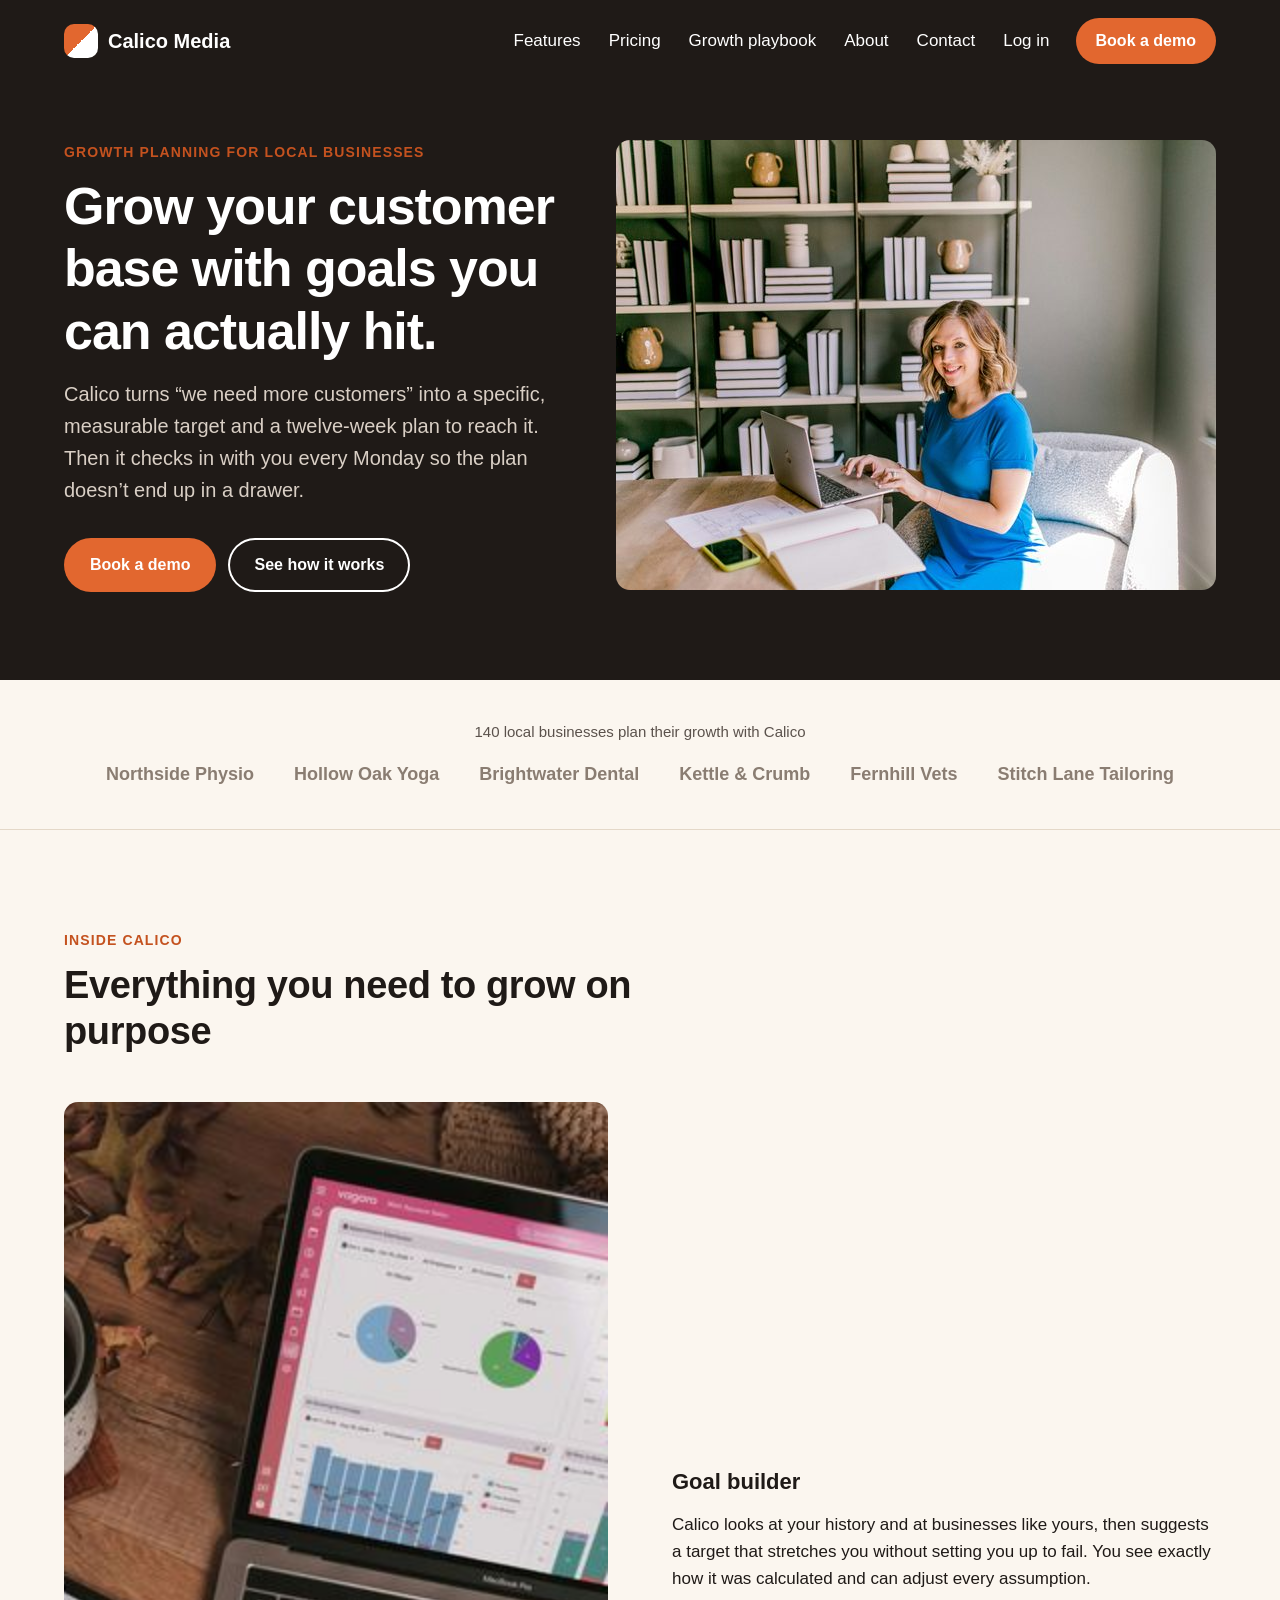
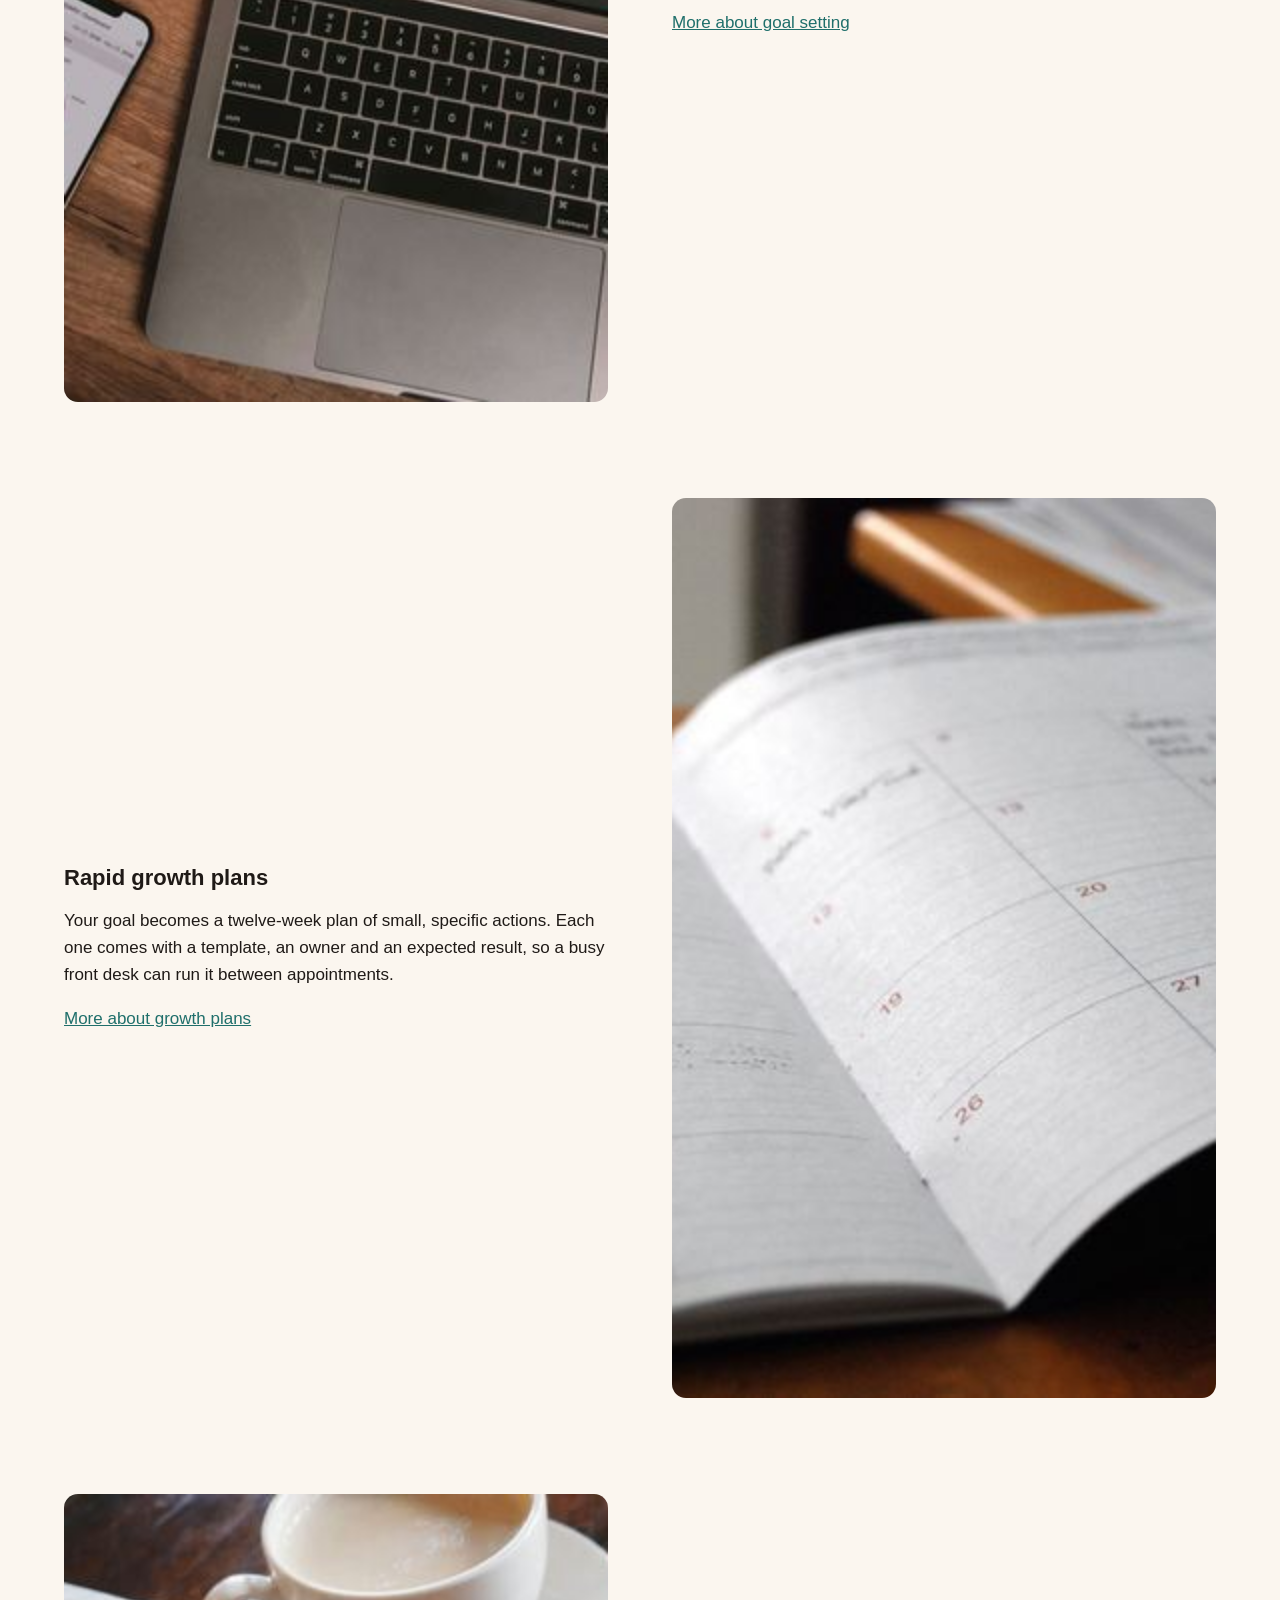
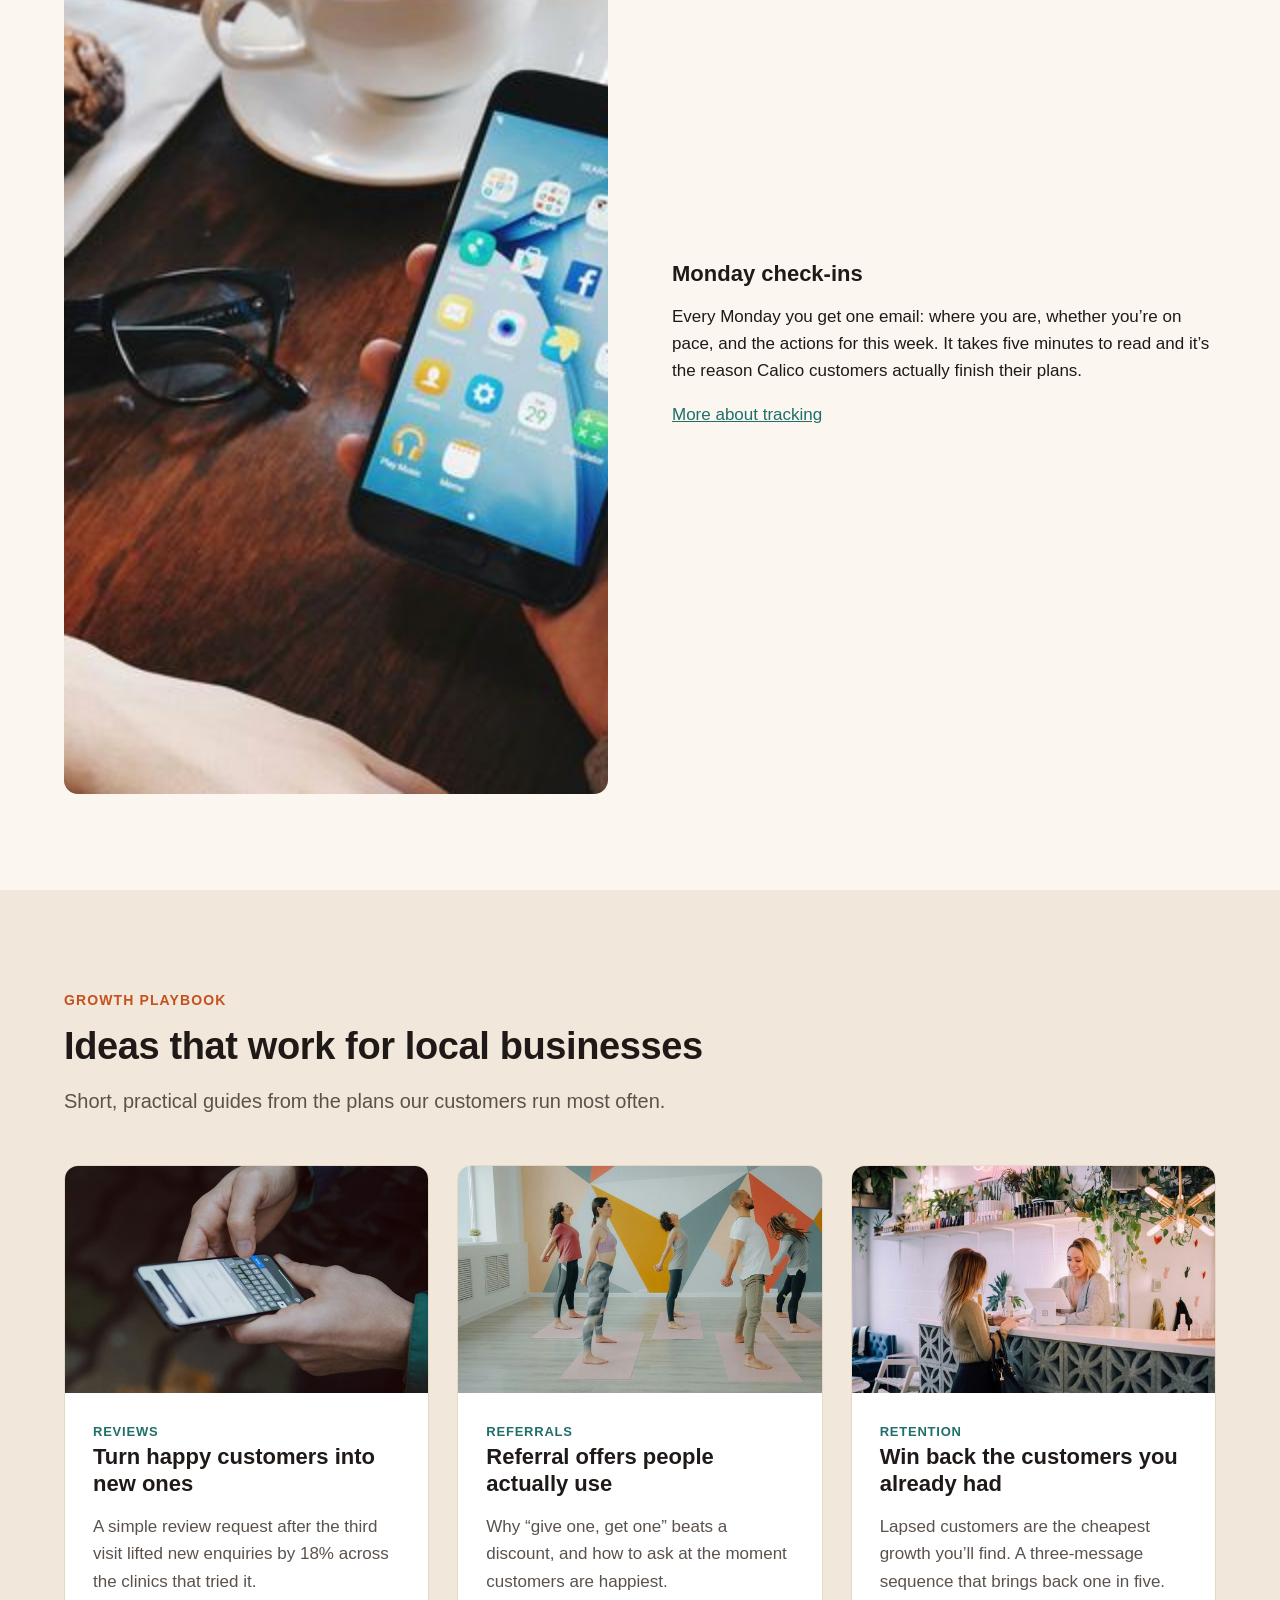
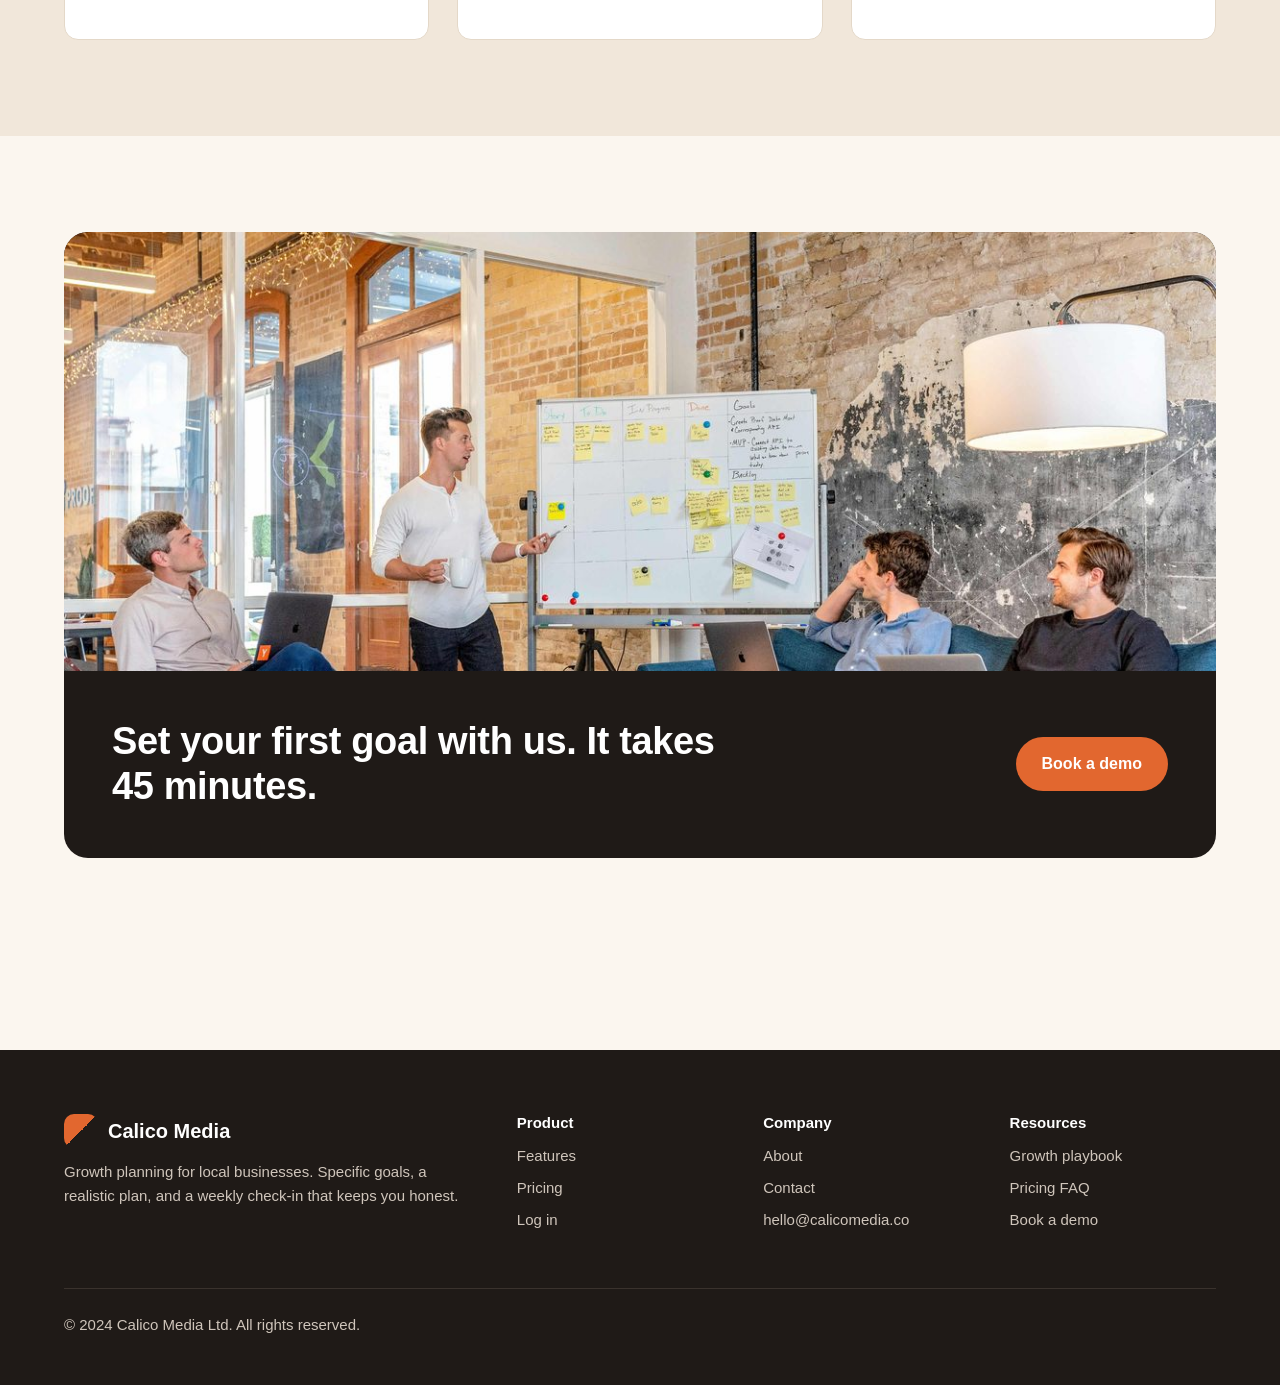
==== public/index.html @ fb1ecf03 "Cut homepage page weight" ====
<!DOCTYPE html>
<html lang="en">
<head>
  <meta charset="utf-8">
  <meta name="viewport" content="width=device-width, initial-scale=1">
  <title>Calico Media | Growth planning for local businesses</title>
  <meta name="description" content="Calico helps local businesses grow their customer base with specific, measurable, realistic goals and a rapid growth plan you can run every week.">
  <link rel="preconnect" href="https://fonts.googleapis.com">
  <link rel="preconnect" href="https://fonts.gstatic.com" crossorigin>
  <link rel="stylesheet" href="css/styles.css">
</head>
<body>
  <header class="site-header site-header--home">
    <div class="container">
      <a class="logo" href="index.html"><span class="logo-mark"></span>Calico Media</a>
      <nav aria-label="Main">
        <ul class="nav-links">
          <li><a href="features.html">Features</a></li>
          <li><a href="pricing.html">Pricing</a></li>
          <li><a href="#playbook">Growth playbook</a></li>
          <li><a href="about.html">About</a></li>
          <li><a href="contact.html">Contact</a></li>
          <li><a href="https://app.calicomedia.co/login">Log in</a></li>
          <li><a class="btn" href="contact.html">Book a demo</a></li>
        </ul>
      </nav>
    </div>
  </header>

  <main>
    <section class="hero">
      <div class="container hero-inner">
        <div class="hero-text">
          <span class="eyebrow">Growth planning for local businesses</span>
          <h1>Grow your customer base with goals you can actually hit.</h1>
          <p class="lead">Calico turns &ldquo;we need more customers&rdquo; into a specific, measurable target and a twelve-week plan to reach it. Then it checks in with you every Monday so the plan doesn&rsquo;t end up in a drawer.</p>
          <div class="hero-actions">
            <a class="btn" href="contact.html">Book a demo</a>
            <a class="btn btn--ghost" href="features.html">See how it works</a>
          </div>
        </div>
        <div class="hero-media">
          <img class="hero-image"
               src="images/hero-weekly-plan-desktop.jpg"
               srcset="images/hero-weekly-plan-mobile.jpg 600w,
                images/hero-weekly-plan-desktop.jpg 1200w"
               sizes="(max-width: 768px) calc(100vw - 48px), 600px"
               alt="A business owner at her desk with a laptop and an open planner">
        </div>
      </div>
    </section>

    <section class="trust">
      <div class="container">
        <p>140 local businesses plan their growth with Calico</p>
        <ul class="trust-list">
          <li>Northside Physio</li>
          <li>Hollow Oak Yoga</li>
          <li>Brightwater Dental</li>
          <li>Kettle &amp; Crumb</li>
          <li>Fernhill Vets</li>
          <li>Stitch Lane Tailoring</li>
        </ul>
      </div>
    </section>

    <section class="section">
      <div class="container">
        <div class="section-intro">
          <span class="eyebrow">Inside Calico</span>
          <h2>Everything you need to grow on purpose</h2>
        </div>

        <div class="feature-row">
          <div class="feature-media">
            <img src="images/feature-goal-builder.jpg" 
            srcset="images/feature-goal-builder-phone.jpg 600w, 
            images/feature-goal-builder.jpg 1200w" sizes="(max-width: 768px) 
            calc(100vw - 48px), 568px" width="1200" height="900" 
            loading="lazy" decoding="async" 
            alt="Growth charts on a laptop and phone beside a cup of tea">
          </div>
          <div>
            <h3>Goal builder</h3>
            <p>Calico looks at your history and at businesses like yours, then suggests a target that stretches you without setting you up to fail. You see exactly how it was calculated and can adjust every assumption.</p>
            <a href="features.html">More about goal setting</a>
          </div>
        </div>

        <div class="feature-row feature-row--reverse">
          <div class="feature-media">
            <img src="images/feature-growth-plan.jpg"
             srcset="images/feature-growth-plan-phone.jpg 600w,
               images/feature-growth-plan.jpg 1200w" sizes="(max-width: 768px) 
               calc(100vw - 48px), 568px" width="1200" height="900"
               loading="lazy" decoding="async" 
               alt="An open planner showing the weeks ahead">
          </div>
          <div>
            <h3>Rapid growth plans</h3>
            <p>Your goal becomes a twelve-week plan of small, specific actions. Each one comes with a template, an owner and an expected result, so a busy front desk can run it between appointments.</p>
            <a href="features.html">More about growth plans</a>
          </div>
        </div>

        <div class="feature-row">
          <div class="feature-media">
            <img src="images/feature-monday-checkin.jpg"
             srcset="images/feature-monday-checkin-phone.jpg 600w,
              images/feature-monday-checkin.jpg 1200w" 
              sizes="(max-width: 768px) calc(100vw - 48px), 568px" 
              width="1200" height="900" loading="lazy" 
              decoding="async" 
              alt="Checking a phone over coffee on a Monday morning">
          </div>
          <div>
            <h3>Monday check-ins</h3>
            <p>Every Monday you get one email: where you are, whether you&rsquo;re on pace, and the actions for this week. It takes five minutes to read and it&rsquo;s the reason Calico customers actually finish their plans.</p>
            <a href="features.html">More about tracking</a>
          </div>
        </div>
      </div>
    </section>

    <section class="section section--sand" id="playbook">
      <div class="container">
        <div class="section-intro">
          <span class="eyebrow">Growth playbook</span>
          <h2>Ideas that work for local businesses</h2>
          <p class="lead">Short, practical guides from the plans our customers run most often.</p>
        </div>
        <div class="playbook-grid">
          <article class="card">
            <img src="images/playbook-reviews-desktop.jpg"
                 srcset="images/playbook-reviews-mobile.jpg 600w, images/playbook-reviews-desktop.jpg 1200w"
                 sizes="(max-width: 768px) calc(100vw - 48px), (max-width: 1248px) calc((100vw - 104px) / 3), 381px"
                 alt="A customer typing a review on their phone">
            <div class="card-body">
              <span class="card-tag">Reviews</span>
              <h3>Turn happy customers into new ones</h3>
              <p>A simple review request after the third visit lifted new enquiries by 18% across the clinics that tried it.</p>
            </div>
          </article>
          <article class="card">
            <img src="images/playbook-referrals-desktop.jpg"
                 srcset="images/playbook-referrals-mobile.jpg 600w, images/playbook-referrals-desktop.jpg 1200w"
                 sizes="(max-width: 768px) calc(100vw - 48px), (max-width: 1248px) calc((100vw - 104px) / 3), 381px"
                 alt="A group class stretching together in a yoga studio">
            <div class="card-body">
              <span class="card-tag">Referrals</span>
              <h3>Referral offers people actually use</h3>
              <p>Why &ldquo;give one, get one&rdquo; beats a discount, and how to ask at the moment customers are happiest.</p>
            </div>
          </article>
          <article class="card">
            <img src="images/playbook-rebooking-desktop.jpg"
                 srcset="images/playbook-rebooking-mobile.jpg 600w, images/playbook-rebooking-desktop.jpg 1200w"
                 sizes="(max-width: 768px) calc(100vw - 48px), (max-width: 1248px) calc((100vw - 104px) / 3), 381px"
                 alt="A customer at the front desk booking her next visit">
            <div class="card-body">
              <span class="card-tag">Retention</span>
              <h3>Win back the customers you already had</h3>
              <p>Lapsed customers are the cheapest growth you&rsquo;ll find. A three-message sequence that brings back one in five.</p>
            </div>
          </article>
        </div>
      </div>
    </section>

    <section class="section">
      <div class="container">
        <div class="cta-band">
          <img src="images/team-workshop-desktop.jpg"
               srcset="images/team-workshop-mobile.jpg 600w, images/team-workshop-desktop.jpg 1200w"
               sizes="(max-width: 768px) calc(100vw - 48px), 1152px"
               alt="The Calico Media team planning around a whiteboard">
          <div class="cta-body">
            <h2>Set your first goal with us. It takes 45 minutes.</h2>
            <a class="btn" href="contact.html">Book a demo</a>
          </div>
        </div>
      </div>
    </section>
  </main>

  <footer class="site-footer">
    <div class="container">
      <div class="footer-grid">
        <div>
          <a class="logo" href="index.html"><span class="logo-mark"></span>Calico Media</a>
          <p>Growth planning for local businesses. Specific goals, a realistic plan, and a weekly check-in that keeps you honest.</p>
        </div>
        <div>
          <h4>Product</h4>
          <ul>
            <li><a href="features.html">Features</a></li>
            <li><a href="pricing.html">Pricing</a></li>
            <li><a href="https://app.calicomedia.co/login">Log in</a></li>
          </ul>
        </div>
        <div>
          <h4>Company</h4>
          <ul>
            <li><a href="about.html">About</a></li>
            <li><a href="contact.html">Contact</a></li>
            <li><a href="mailto:hello@calicomedia.co">hello@calicomedia.co</a></li>
          </ul>
        </div>
        <div>
          <h4>Resources</h4>
          <ul>
            <li><a href="index.html#playbook">Growth playbook</a></li>
            <li><a href="pricing.html#faq">Pricing FAQ</a></li>
            <li><a href="contact.html">Book a demo</a></li>
          </ul>
        </div>
      </div>
      <div class="footer-bottom">
        <p>&copy; 2024 Calico Media Ltd. All rights reserved.</p>
      </div>
    </div>
  </footer>
</body>
</html>
---- public/css/styles.css ----
/* Calico Media marketing site */

:root {
  --ink: #1f1a17;
  --ink-soft: #5b524c;
  --cream: #fbf6ef;
  --sand: #f1e7da;
  --white: #ffffff;
  --orange: #e2672f;
  --orange-dark: #c4521f;
  --teal: #1f6f6b;
  --line: #e4d8c8;
  --radius: 14px;
}

@font-face {
  font-family: 'Inter';
  src: url('../fonts/UcC73FwrK3iLTeHuS_nVMrMxCp50SjIa2JL7SUc.woff2') format('woff2'),
       url('../fonts/UcC73FwrK3iLTeHuS_nVMrMxCp50SjIa1ZL7.woff2') format('woff');
   font-weight: 400;
  font-style: normal;
  font-display: swap; 
}

@font-face {
  font-family: 'Inter';
  src: url('../fonts/UcC73FwrK3iLTeHuS_nVMrMxCp50SjIa2JL7SUc.woff2') format('woff2'),
       url('../fonts/UcC73FwrK3iLTeHuS_nVMrMxCp50SjIa1ZL7.woff2') format('woff');
  font-weight: 700;
  font-style: normal;
  font-display: swap;
}

@font-face {
  font-family: 'Segoe UI';
  font-style: normal;
  font-weight: 700;
  src: url('../fonts/Segoe\ UI\ Bold.ttf');
}
@font-face {
  font-family: 'Segoe UI';
  font-style: normal;
  font-weight: 600;
  src: url('../fonts/Segoe UI Semibold');
}
@font-face {
  font-family: 'Segoe UI';
  font-style: normal;
  font-weight: 400;
  src: url('../fontsoe UI');
}
@font-face {
  font-family: 'Segoe UI';
  font-style: normal;
  font-weight: 300;
  src: local('Segoe UI Light'), local('SegoeUI-Light');
}

*,
*::before,
*::after {
  box-sizing: border-box;
}

body {
  margin: 0;
  font-family: 'Inter', -apple-system, BlinkMacSystemFont, 'Segoe UI', sans-serif;
  font-weight: 400;
  font-size: 17px;
  line-height: 1.6;
  color: var(--ink);
  background: var(--cream);
}

h1,
h2,
h3,
h4 {
  font-weight: 700;
  line-height: 1.2;
  margin: 0 0 16px;
}

h1 {
  font-size: 52px;
  letter-spacing: -0.02em;
}

h2 {
  font-size: 38px;
  letter-spacing: -0.01em;
}

h3 {
  font-size: 22px;
}

p {
  margin: 0 0 16px;
}

a {
  color: var(--teal);
}

img {
  max-width: 100%;
}

.container {
  max-width: 1200px;
  margin: 0 auto;
  padding: 0 24px;
}

.section {
  padding: 96px 0;
}

.section--sand {
  background: var(--sand);
}

.eyebrow {
  display: inline-block;
  font-size: 14px;
  font-weight: 700;
  letter-spacing: 0.08em;
  text-transform: uppercase;
  color: var(--orange-dark);
  margin-bottom: 12px;
}

.lead {
  font-size: 20px;
  color: var(--ink-soft);
  max-width: 640px;
}

.section-intro {
  max-width: 680px;
  margin-bottom: 48px;
}

.btn {
  display: inline-block;
  padding: 14px 26px;
  border-radius: 999px;
  background: var(--orange);
  color: var(--white);
  font-weight: 700;
  text-decoration: none;
  border: 0;
  font-size: 16px;
  font-family: inherit;
  cursor: pointer;
}

.btn:hover {
  background: var(--orange-dark);
}

.btn--ghost {
  background: transparent;
  color: inherit;
  box-shadow: inset 0 0 0 2px currentColor;
}

.btn--ghost:hover {
  background: rgba(255, 255, 255, 0.1);
}

/* Header */

.site-header {
  background: var(--white);
  border-bottom: 1px solid var(--line);
}

.site-header .container {
  display: flex;
  flex-wrap: wrap;
  align-items: center;
  justify-content: space-between;
  gap: 12px 32px;
  padding-top: 18px;
  padding-bottom: 18px;
}

.logo {
  display: flex;
  align-items: center;
  gap: 10px;
  flex-shrink: 0;
  font-size: 20px;
  font-weight: 700;
  color: var(--ink);
  text-decoration: none;
}

.logo-mark {
  width: 34px;
  height: 34px;
  border-radius: 10px;
  background: linear-gradient(135deg, var(--orange) 0%, var(--orange) 50%, var(--ink) 50%, var(--ink) 100%);
}

.nav-links {
  display: flex;
  flex-wrap: wrap;
  align-items: center;
  gap: 8px 28px;
  list-style: none;
  margin: 0;
  padding: 0;
}

.nav-links a {
  color: var(--ink);
  text-decoration: none;
}

.nav-links a:hover,
.nav-links a[aria-current='page'] {
  color: var(--orange-dark);
}

.site-header--home {
  background: var(--ink);
  border-bottom: 0;
}

.site-header--home .logo,
.site-header--home .nav-links a {
  color: var(--white);
}

.site-header--home .logo-mark {
  background: linear-gradient(135deg, var(--orange) 0%, var(--orange) 50%, var(--white) 50%, var(--white) 100%);
}

.site-header--home .container {
  flex-wrap: nowrap;
}

.site-header--home nav {
  min-width: 0;
}

.site-header--home .nav-links {
  flex-wrap: nowrap;
  gap: 0;
}

.site-header--home .nav-links li {
  min-width: 0;
}

.site-header--home .nav-links a {
  display: block;
  padding: 0 14px;
  white-space: nowrap;
}

.site-header--home .nav-links li:last-child {
  flex-shrink: 0;
}

.site-header--home .nav-links .btn {
  margin-left: 12px;
  padding: 10px 20px;
}

/* Home hero */

.hero {
  background: var(--ink);
  color: var(--white);
  padding: 56px 0 88px;
}

.hero-inner {
  display: flex;
  align-items: center;
  gap: 56px;
}

.hero-text {
  flex: 1;
}

.hero-text .lead {
  color: #d9cfc5;
}

.hero-actions {
  display: flex;
  flex-wrap: wrap;
  gap: 12px;
  margin-top: 32px;
}

.hero-media {
  width: 600px;
  flex-shrink: 0;
}

.hero-image {
  width: 100%;
  aspect-ratio: 4 / 3;
  object-fit: cover;
  border-radius: var(--radius);
  display: block;
}

/* Trust strip */

.trust {
  padding: 40px 0;
  border-bottom: 1px solid var(--line);
  text-align: center;
}

.trust p {
  color: var(--ink-soft);
  font-size: 15px;
}

.trust-list {
  display: flex;
  flex-wrap: wrap;
  justify-content: center;
  gap: 12px 40px;
  list-style: none;
  margin: 0;
  padding: 0;
  font-weight: 700;
  font-size: 18px;
  color: #8a7d72;
}

/* Steps */

.steps {
  display: grid;
  grid-template-columns: repeat(auto-fit, minmax(240px, 1fr));
  gap: 24px;
}

.step {
  background: var(--white);
  border: 1px solid var(--line);
  border-radius: var(--radius);
  padding: 32px;
}

.step-number {
  display: inline-flex;
  align-items: center;
  justify-content: center;
  width: 40px;
  height: 40px;
  border-radius: 50%;
  background: var(--sand);
  color: var(--orange-dark);
  font-weight: 700;
  margin-bottom: 16px;
}

/* Check list */

.check-list {
  list-style: none;
  margin: 24px 0 0;
  padding: 0;
}

.check-list li {
  position: relative;
  padding-left: 32px;
  margin-bottom: 14px;
}

.check-list li::before {
  content: '';
  position: absolute;
  left: 0;
  top: 6px;
  width: 16px;
  height: 16px;
  border-radius: 50%;
  background: var(--teal);
  box-shadow: inset 0 0 0 4px #cfe6e4;
}

/* FAQ */

.faq {
  max-width: 820px;
}

.faq details {
  border-top: 1px solid var(--line);
  padding: 20px 0;
}

.faq details:last-child {
  border-bottom: 1px solid var(--line);
}

.faq summary {
  font-weight: 700;
  font-size: 19px;
  cursor: pointer;
}

.faq details p {
  margin-top: 12px;
  color: var(--ink-soft);
}

/* Feature rows */

.feature-row {
  display: grid;
  grid-template-columns: 1fr 1fr;
  gap: 64px;
  align-items: center;
  margin-bottom: 96px;
}

.feature-row:last-child {
  margin-bottom: 0;
}

.feature-row--reverse .feature-media {
  order: 2;
}

.feature-media img {
  display: block;
  width: 100%;
  aspect-ratio: 4 / 3;
  object-fit: cover;
  border-radius: var(--radius);
}

/* Playbook */

.playbook-grid {
  display: grid;
  grid-template-columns: repeat(auto-fit, minmax(300px, 1fr));
  gap: 28px;
}

/* Card grid */

.card-grid {
  display: grid;
  grid-template-columns: repeat(3, 1fr);
  gap: 28px;
}

.card {
  background: var(--white);
  border: 1px solid var(--line);
  border-radius: var(--radius);
  overflow: hidden;
}

.card img {
  display: block;
  width: 100%;
  aspect-ratio: 16 / 10;
  object-fit: cover;
}

.card-body {
  padding: 24px 28px 28px;
}

.card-body p {
  color: var(--ink-soft);
}

.card-tag {
  font-size: 13px;
  font-weight: 700;
  text-transform: uppercase;
  letter-spacing: 0.06em;
  color: var(--teal);
}

.icon-dot {
  width: 44px;
  height: 44px;
  border-radius: 12px;
  background: var(--sand);
  margin-bottom: 18px;
  position: relative;
}

.icon-dot::after {
  content: '';
  position: absolute;
  inset: 13px;
  border-radius: 50%;
  background: var(--orange);
}

/* CTA band */

.cta-band {
  background: var(--ink);
  color: var(--white);
  border-radius: 24px;
  overflow: hidden;
}

.cta-band img {
  display: block;
  width: 100%;
  aspect-ratio: 21 / 8;
  object-fit: cover;
}

.cta-body {
  padding: 48px;
  display: flex;
  flex-wrap: wrap;
  align-items: center;
  justify-content: space-between;
  gap: 24px;
}

.cta-body h2 {
  margin: 0;
  max-width: 620px;
}

/* Page header (inner pages) */

.page-header {
  padding: 80px 0 56px;
  border-bottom: 1px solid var(--line);
}

/* Pricing */

.pricing-grid {
  display: grid;
  grid-template-columns: repeat(auto-fit, minmax(260px, 1fr));
  gap: 24px;
  align-items: stretch;
}

.pricing-card {
  background: var(--white);
  border: 1px solid var(--line);
  border-radius: var(--radius);
  padding: 36px 32px;
  display: flex;
  flex-direction: column;
}

.pricing-card--featured {
  border: 2px solid var(--orange);
  box-shadow: 0 24px 48px rgba(226, 103, 47, 0.14);
}

.plan-badge {
  align-self: flex-start;
  font-size: 13px;
  font-weight: 700;
  background: var(--orange);
  color: var(--white);
  border-radius: 999px;
  padding: 4px 12px;
  margin-bottom: 16px;
}

.price {
  font-size: 48px;
  font-weight: 700;
  margin: 8px 0 4px;
}

.price small {
  font-size: 17px;
  font-weight: 400;
  color: var(--ink-soft);
}

.pricing-card .check-list {
  flex: 1;
  margin-bottom: 28px;
}

.pricing-card .btn {
  text-align: center;
}

.pricing-note {
  margin-top: 32px;
  color: var(--ink-soft);
  font-size: 15px;
}

/* About */

.stats {
  display: grid;
  grid-template-columns: repeat(auto-fit, minmax(160px, 1fr));
  gap: 16px;
}

.stat {
  background: var(--white);
  border: 1px solid var(--line);
  border-radius: var(--radius);
  padding: 28px 20px;
}

.stat-number {
  display: block;
  font-size: 48px;
  font-weight: 700;
  color: var(--orange-dark);
}

.stat-label {
  display: block;
  font-size: 15px;
  color: var(--ink-soft);
}

.prose {
  max-width: 720px;
}

.team-grid {
  display: grid;
  grid-template-columns: repeat(auto-fit, minmax(220px, 1fr));
  gap: 24px;
}

.person {
  background: var(--white);
  border: 1px solid var(--line);
  border-radius: var(--radius);
  padding: 28px;
}

.avatar {
  width: 56px;
  height: 56px;
  border-radius: 50%;
  background: var(--sand);
  color: var(--orange-dark);
  display: flex;
  align-items: center;
  justify-content: center;
  font-weight: 700;
  margin-bottom: 16px;
}

.person p {
  color: var(--ink-soft);
  font-size: 15px;
  margin: 0;
}

/* Contact */

.contact-layout {
  display: grid;
  grid-template-columns: 3fr 2fr;
  gap: 64px;
}

.contact-form label {
  display: block;
  font-weight: 700;
  margin-bottom: 6px;
}

.contact-form input,
.contact-form textarea {
  display: block;
  width: 100%;
  font: inherit;
  padding: 12px 14px;
  border: 1px solid var(--line);
  border-radius: 10px;
  background: var(--white);
  margin-bottom: 20px;
}

.contact-form textarea {
  min-height: 160px;
  resize: vertical;
}

.form-status {
  margin-top: 16px;
  font-weight: 700;
}

.form-status--success {
  color: var(--teal);
}

.form-status--error {
  color: #b3261e;
}

.contact-aside {
  background: var(--white);
  border: 1px solid var(--line);
  border-radius: var(--radius);
  padding: 32px;
  align-self: start;
}

.contact-aside h3 {
  font-size: 18px;
  margin-top: 24px;
  margin-bottom: 6px;
}

.contact-aside h3:first-child {
  margin-top: 0;
}

.contact-aside p {
  color: var(--ink-soft);
  margin: 0;
}

/* Footer */

.site-footer {
  background: var(--ink);
  color: #cfc5bb;
  padding: 64px 0 32px;
  margin-top: 96px;
  font-size: 15px;
}

.footer-grid {
  display: grid;
  grid-template-columns: 2fr 1fr 1fr 1fr;
  gap: 40px;
}

.site-footer h4 {
  color: var(--white);
  font-size: 15px;
  margin-bottom: 12px;
}

.site-footer ul {
  list-style: none;
  margin: 0;
  padding: 0;
}

.site-footer li {
  margin-bottom: 8px;
}

.site-footer a {
  color: #cfc5bb;
  text-decoration: none;
}

.site-footer a:hover {
  color: var(--white);
}

.site-footer .logo {
  color: var(--white);
  margin-bottom: 12px;
}

.footer-bottom {
  border-top: 1px solid #3a322d;
  margin-top: 48px;
  padding-top: 24px;
}

@media (max-width: 768px) {
  h1 {
    font-size: 40px;
  }

  h2 {
    font-size: 30px;
  }

  .section {
    padding: 64px 0;
  }

  .feature-row {
    grid-template-columns: 1fr;
    gap: 32px;
    margin-bottom: 64px;
  }

  .feature-row--reverse .feature-media {
    order: 0;
  }

  .card-grid {
    grid-template-columns: repeat(2, 1fr);
  }

  .contact-layout {
    grid-template-columns: 1fr;
    gap: 40px;
  }

  .footer-grid {
    grid-template-columns: 1fr 1fr;
  }
}

@media (max-width: 480px) {
  h1 {
    font-size: 34px;
  }

  .card-grid {
    grid-template-columns: 1fr;
  }

  .cta-body {
    padding: 32px 24px;
  }

  .footer-grid {
    grid-template-columns: 1fr;
  }
}
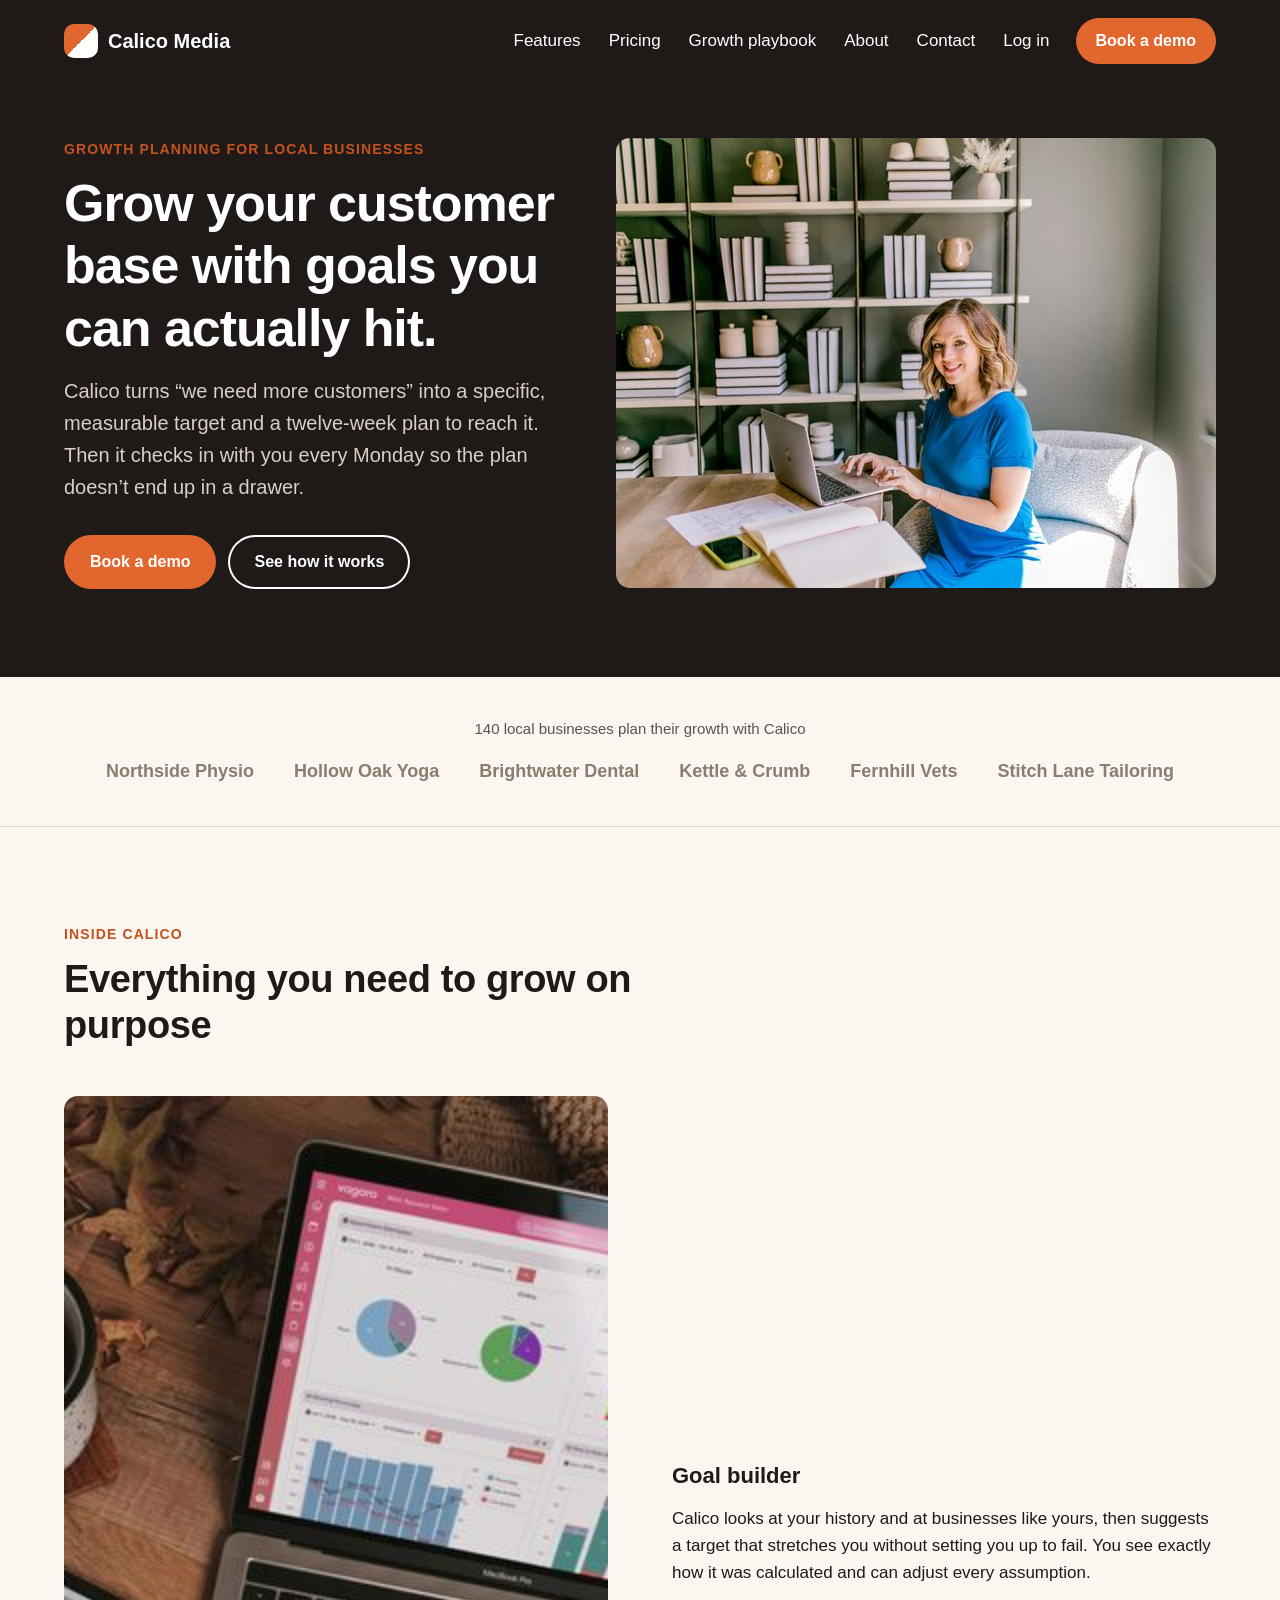
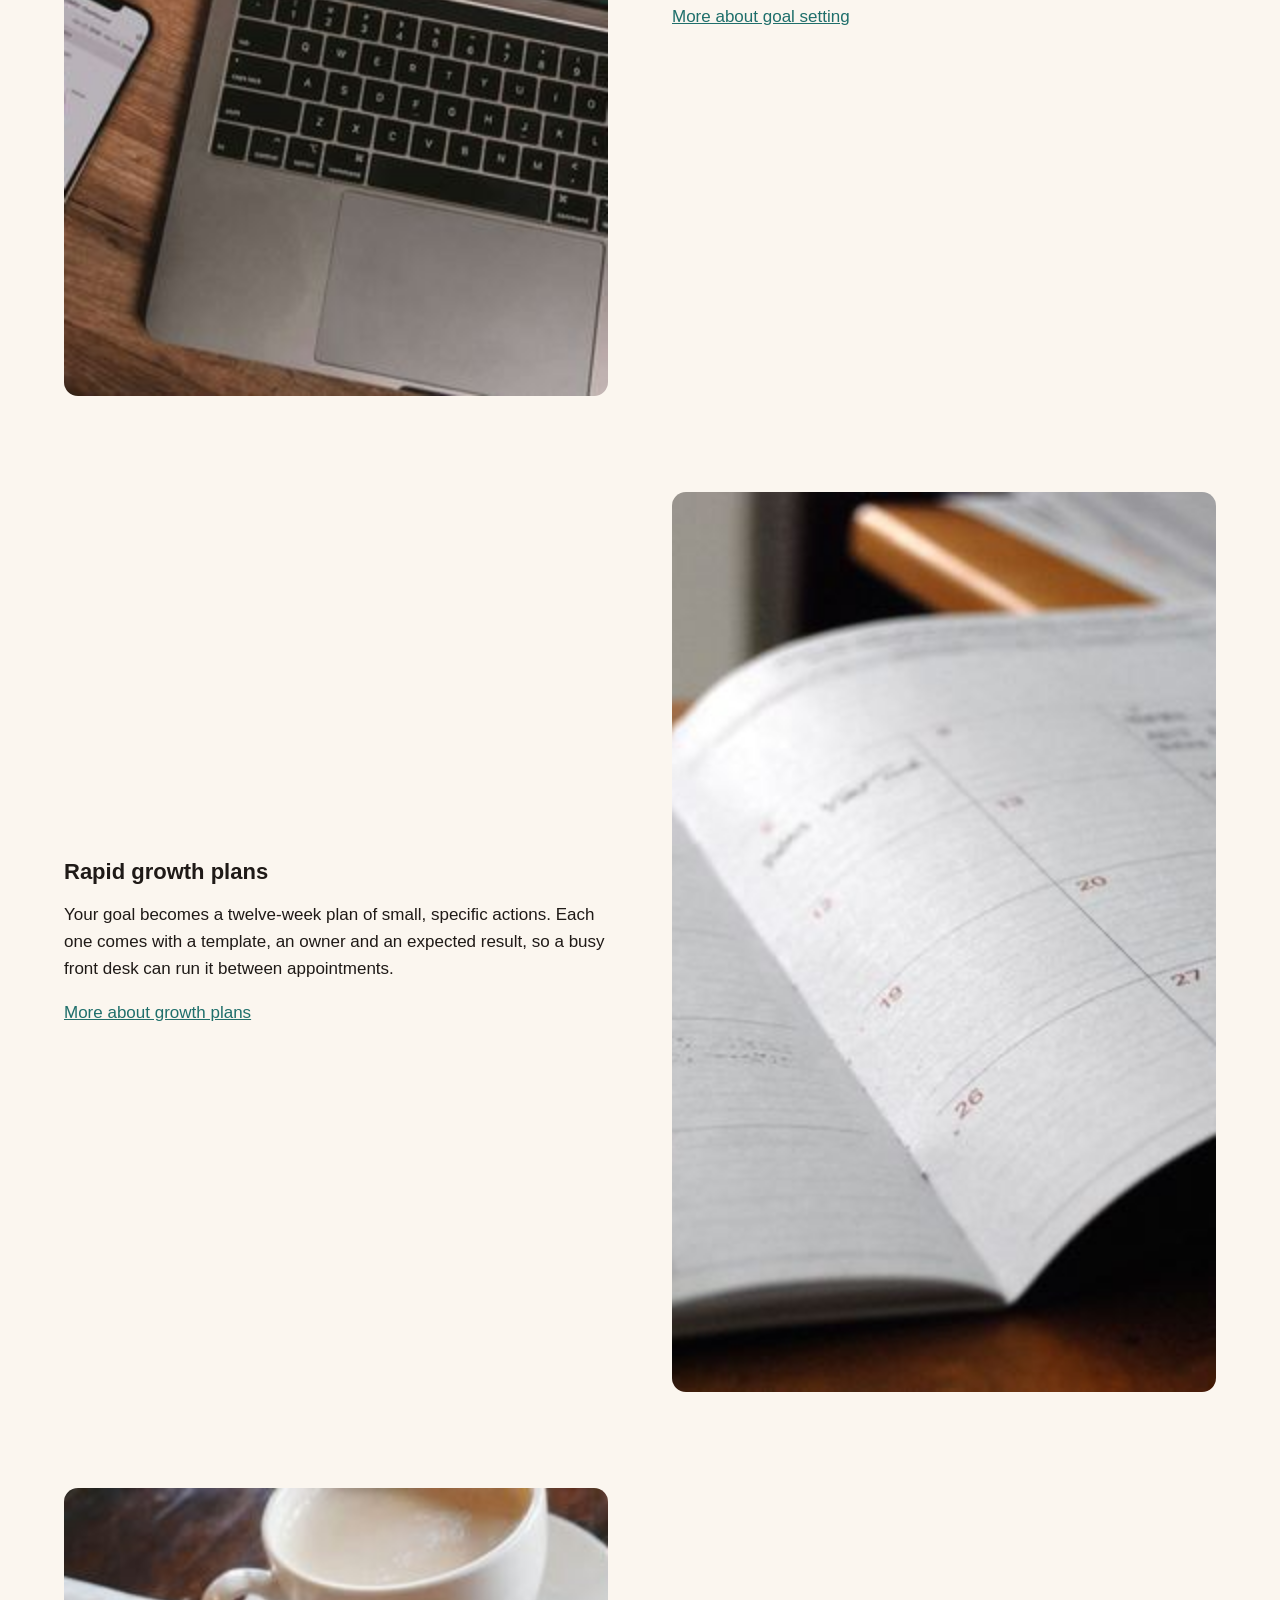
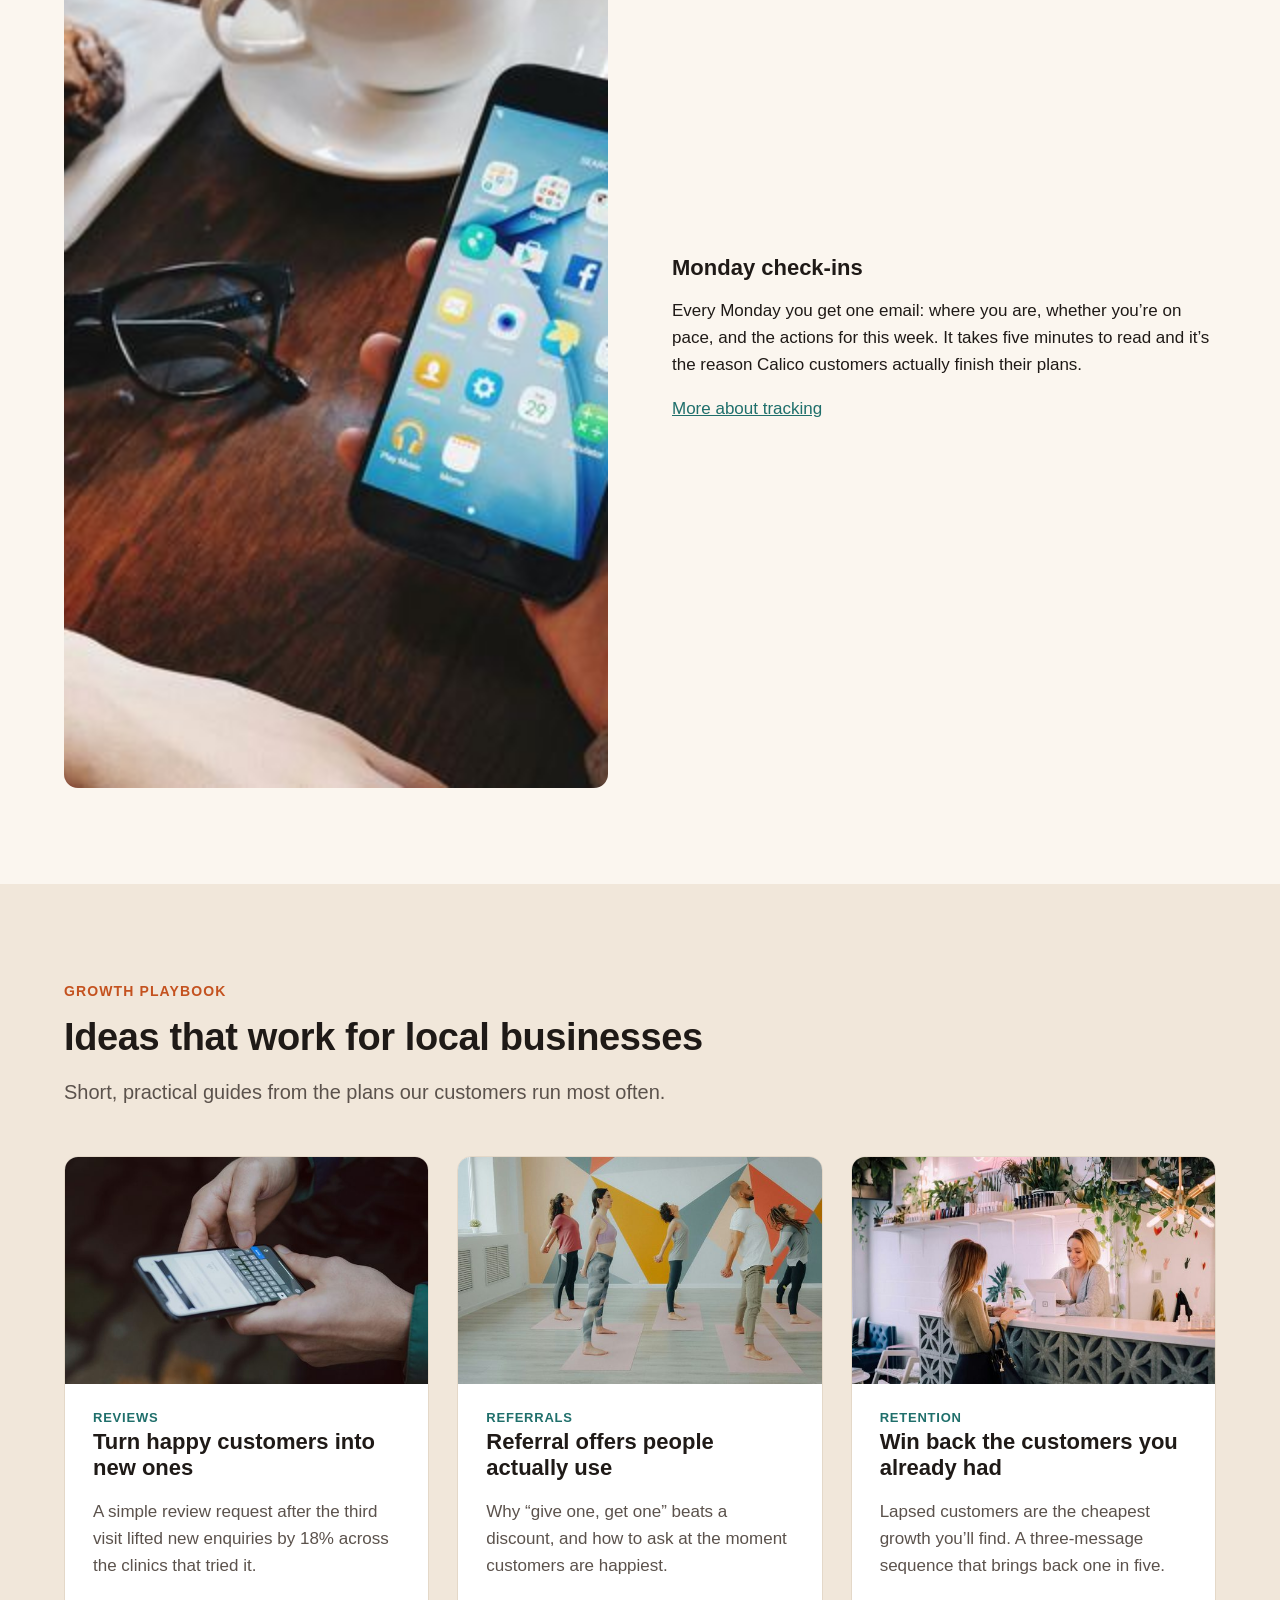
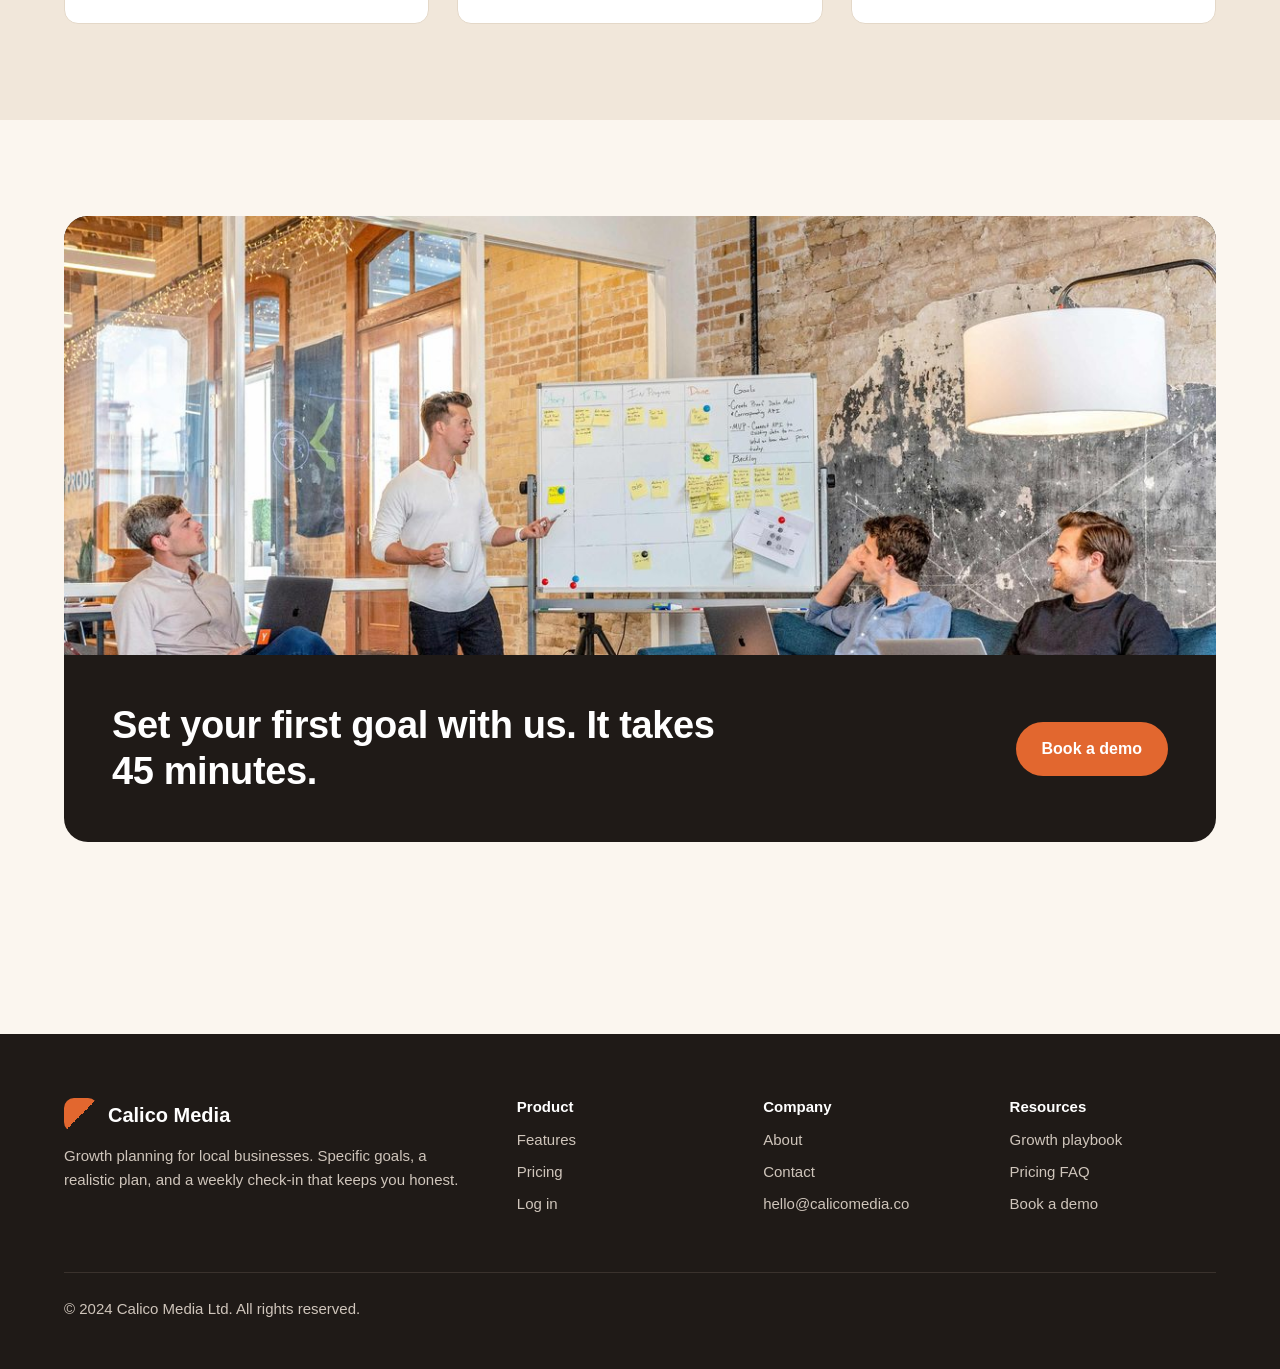
==== commit ae4a40a4: "added font face" ====
--- a/public/index.html
+++ b/public/index.html
@@ -1,4 +1,4 @@
-<!DOCTYPE html>
+<!-- <!DOCTYPE html> -->
 <html lang="en">
 <head>
   <meta charset="utf-8">
--- a/public/css/styles.css
+++ b/public/css/styles.css
@@ -43,12 +43,7 @@
   font-weight: 600;
   src: url('../fonts/Segoe UI Semibold');
 }
-@font-face {
-  font-family: 'Segoe UI';
-  font-style: normal;
-  font-weight: 400;
-  src: url('../fontsoe UI');
-}
+
 @font-face {
   font-family: 'Segoe UI';
   font-style: normal;
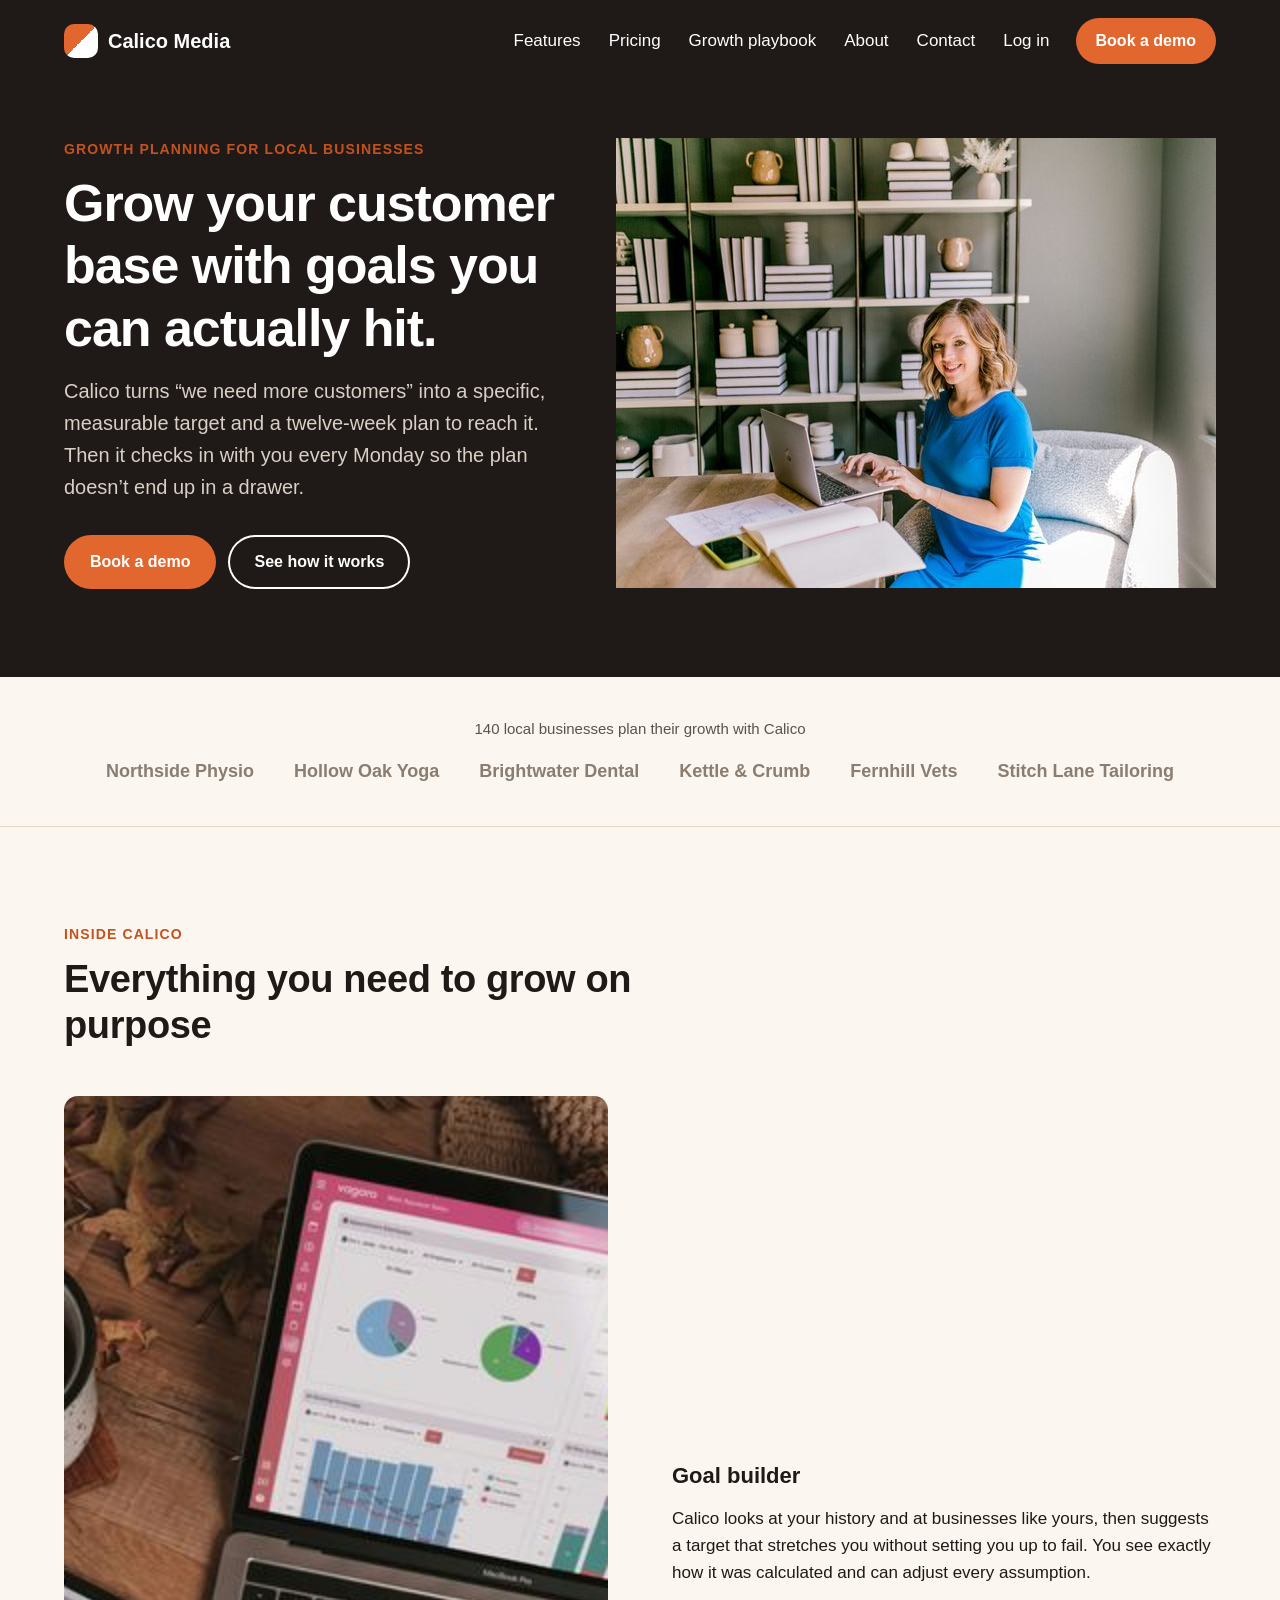
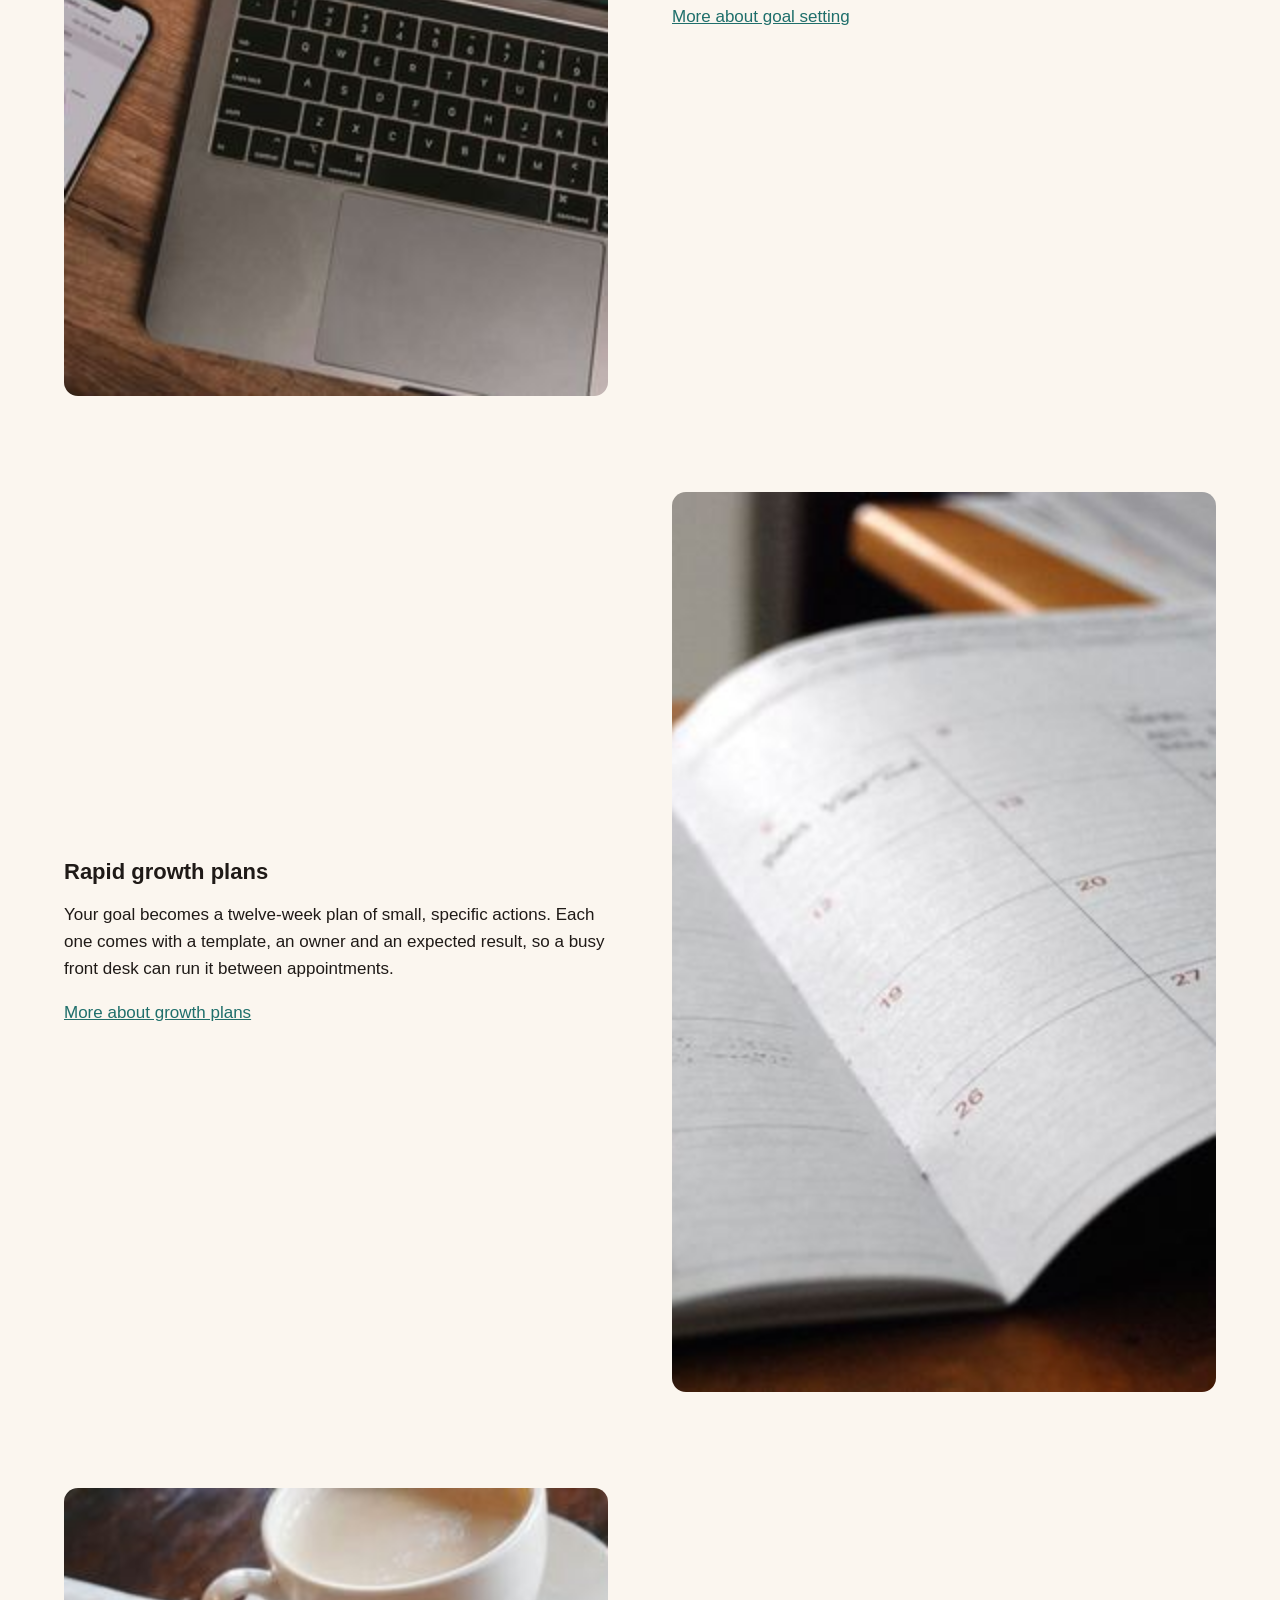
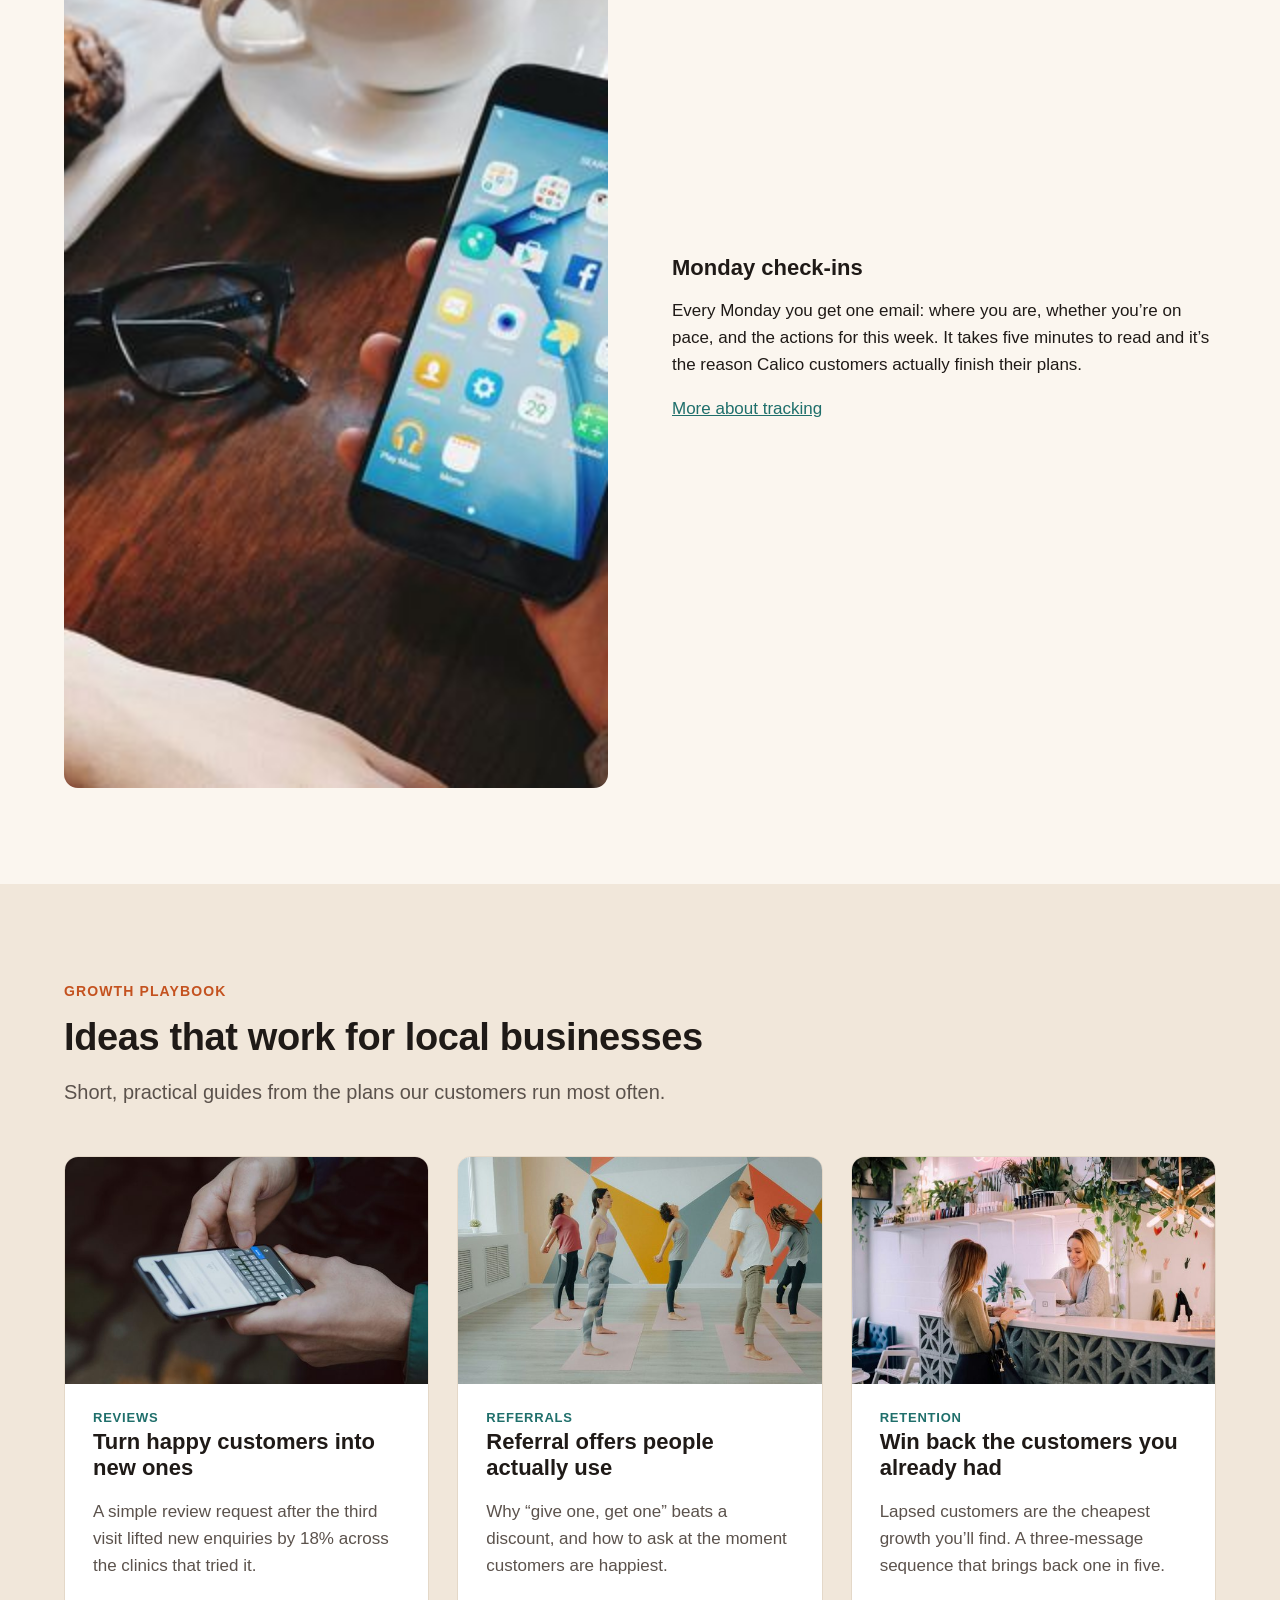
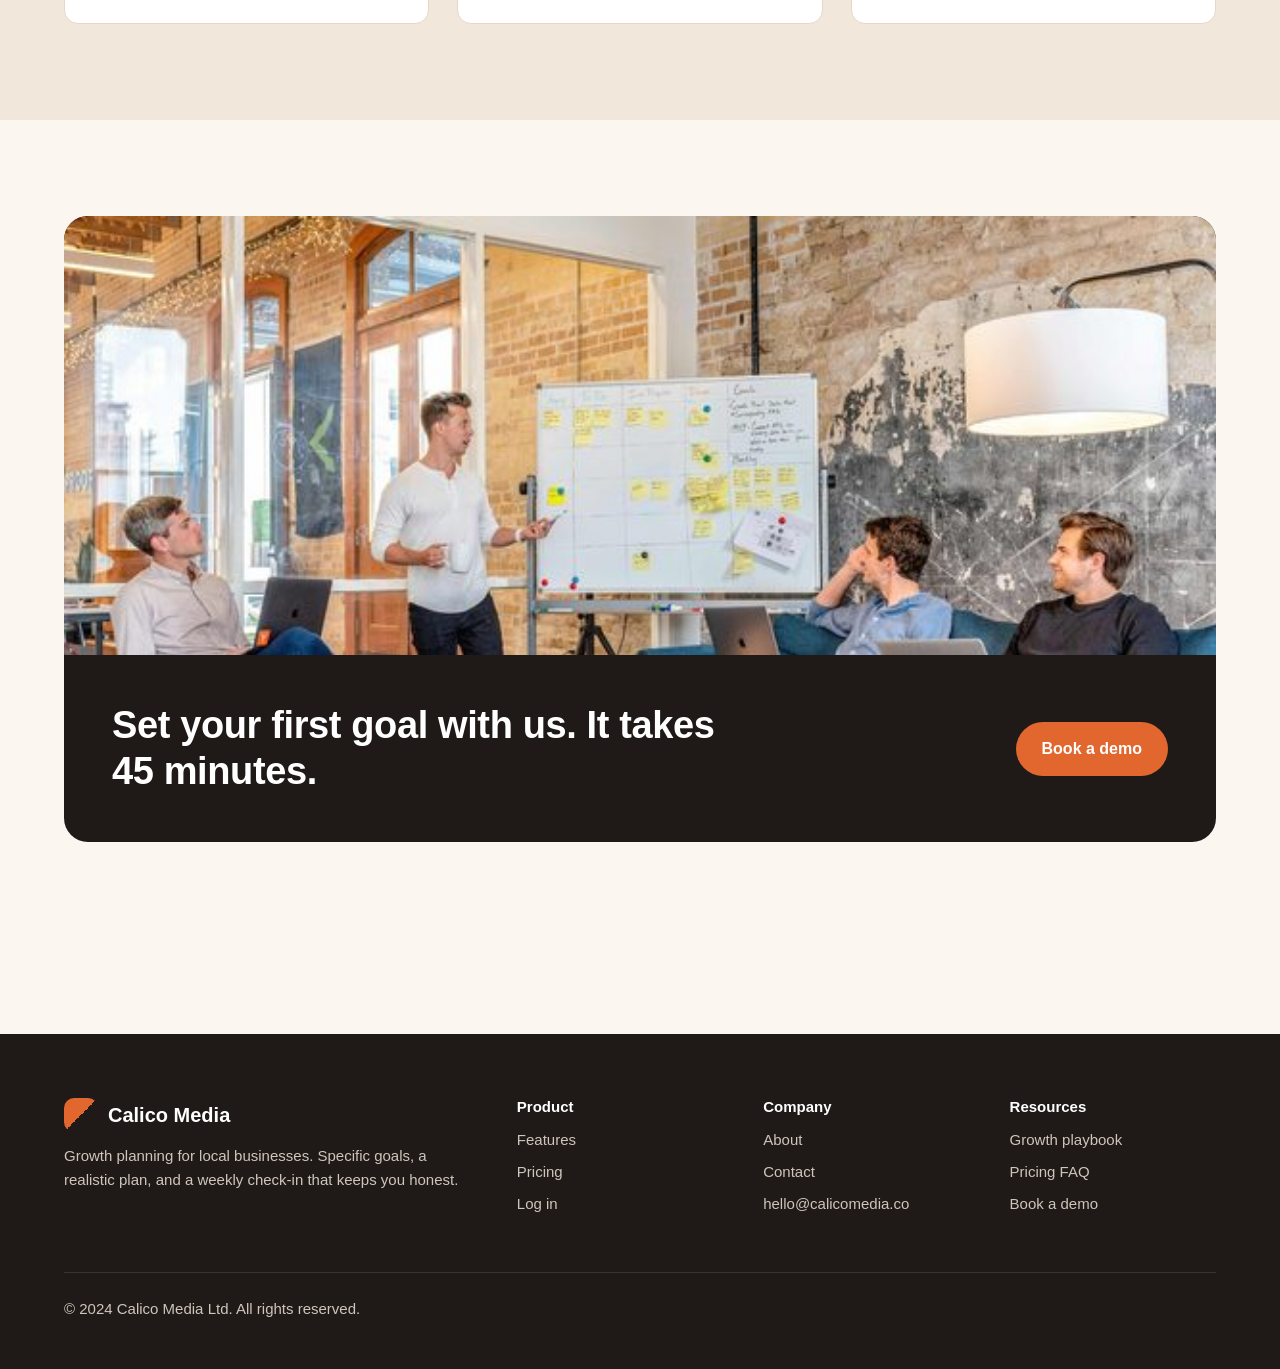
==== commit 45d48020: "removed google preconnect lines, fixed font face rules and removed unused fonts, deleted big jpg fil" ====
--- a/public/index.html
+++ b/public/index.html
@@ -5,8 +5,6 @@
   <meta name="viewport" content="width=device-width, initial-scale=1">
   <title>Calico Media | Growth planning for local businesses</title>
   <meta name="description" content="Calico helps local businesses grow their customer base with specific, measurable, realistic goals and a rapid growth plan you can run every week.">
-  <link rel="preconnect" href="https://fonts.googleapis.com">
-  <link rel="preconnect" href="https://fonts.gstatic.com" crossorigin>
   <link rel="stylesheet" href="css/styles.css">
 </head>
 <body>
@@ -40,12 +38,14 @@
           </div>
         </div>
         <div class="hero-media">
-          <img class="hero-image"
-               src="images/hero-weekly-plan-desktop.jpg"
-               srcset="images/hero-weekly-plan-mobile.jpg 600w,
-                images/hero-weekly-plan-desktop.jpg 1200w"
-               sizes="(max-width: 768px) calc(100vw - 48px), 600px"
-               alt="A business owner at her desk with a laptop and an open planner">
+          <img
+              src="images/hero-weekly-plan-desktop.jpg"
+              srcset="images/hero-weekly-plan-mobile.jpg 600w,
+                      images/hero-weekly-plan-800.jpg 800w,
+                      images/hero-weekly-plan-desktop.jpg 1200w"
+              sizes="(max-width: 768px) calc(100vw - 48px), 600px"
+              alt="A business owner at her desk with a laptop and an open planner">
+              
         </div>
       </div>
     </section>
--- a/public/css/styles.css
+++ b/public/css/styles.css
@@ -24,33 +24,20 @@
 
 @font-face {
   font-family: 'Inter';
-  src: url('../fonts/UcC73FwrK3iLTeHuS_nVMrMxCp50SjIa2JL7SUc.woff2') format('woff2'),
-       url('../fonts/UcC73FwrK3iLTeHuS_nVMrMxCp50SjIa1ZL7.woff2') format('woff');
-  font-weight: 700;
+  src: url('../fonts/Inter-Italic-VariableFont_opsz\,wght.ttf') format('woff2');
+  font-weight: 400;
   font-style: normal;
   font-display: swap;
 }
 
 @font-face {
-  font-family: 'Segoe UI';
+  font-family: 'Inter';
+  src: url('../fonts/Inter-VariableFont_opsz\,wght.ttf') format('woff2');
+  font-weight: 700;
   font-style: normal;
-  font-weight: 700;
-  src: url('../fonts/Segoe\ UI\ Bold.ttf');
-}
-@font-face {
-  font-family: 'Segoe UI';
-  font-style: normal;
-  font-weight: 600;
-  src: url('../fonts/Segoe UI Semibold');
-}
-
-@font-face {
-  font-family: 'Segoe UI';
-  font-style: normal;
-  font-weight: 300;
-  src: local('Segoe UI Light'), local('SegoeUI-Light');
-}
-
+  font-display: swap;
+}
+ 
 *,
 *::before,
 *::after {
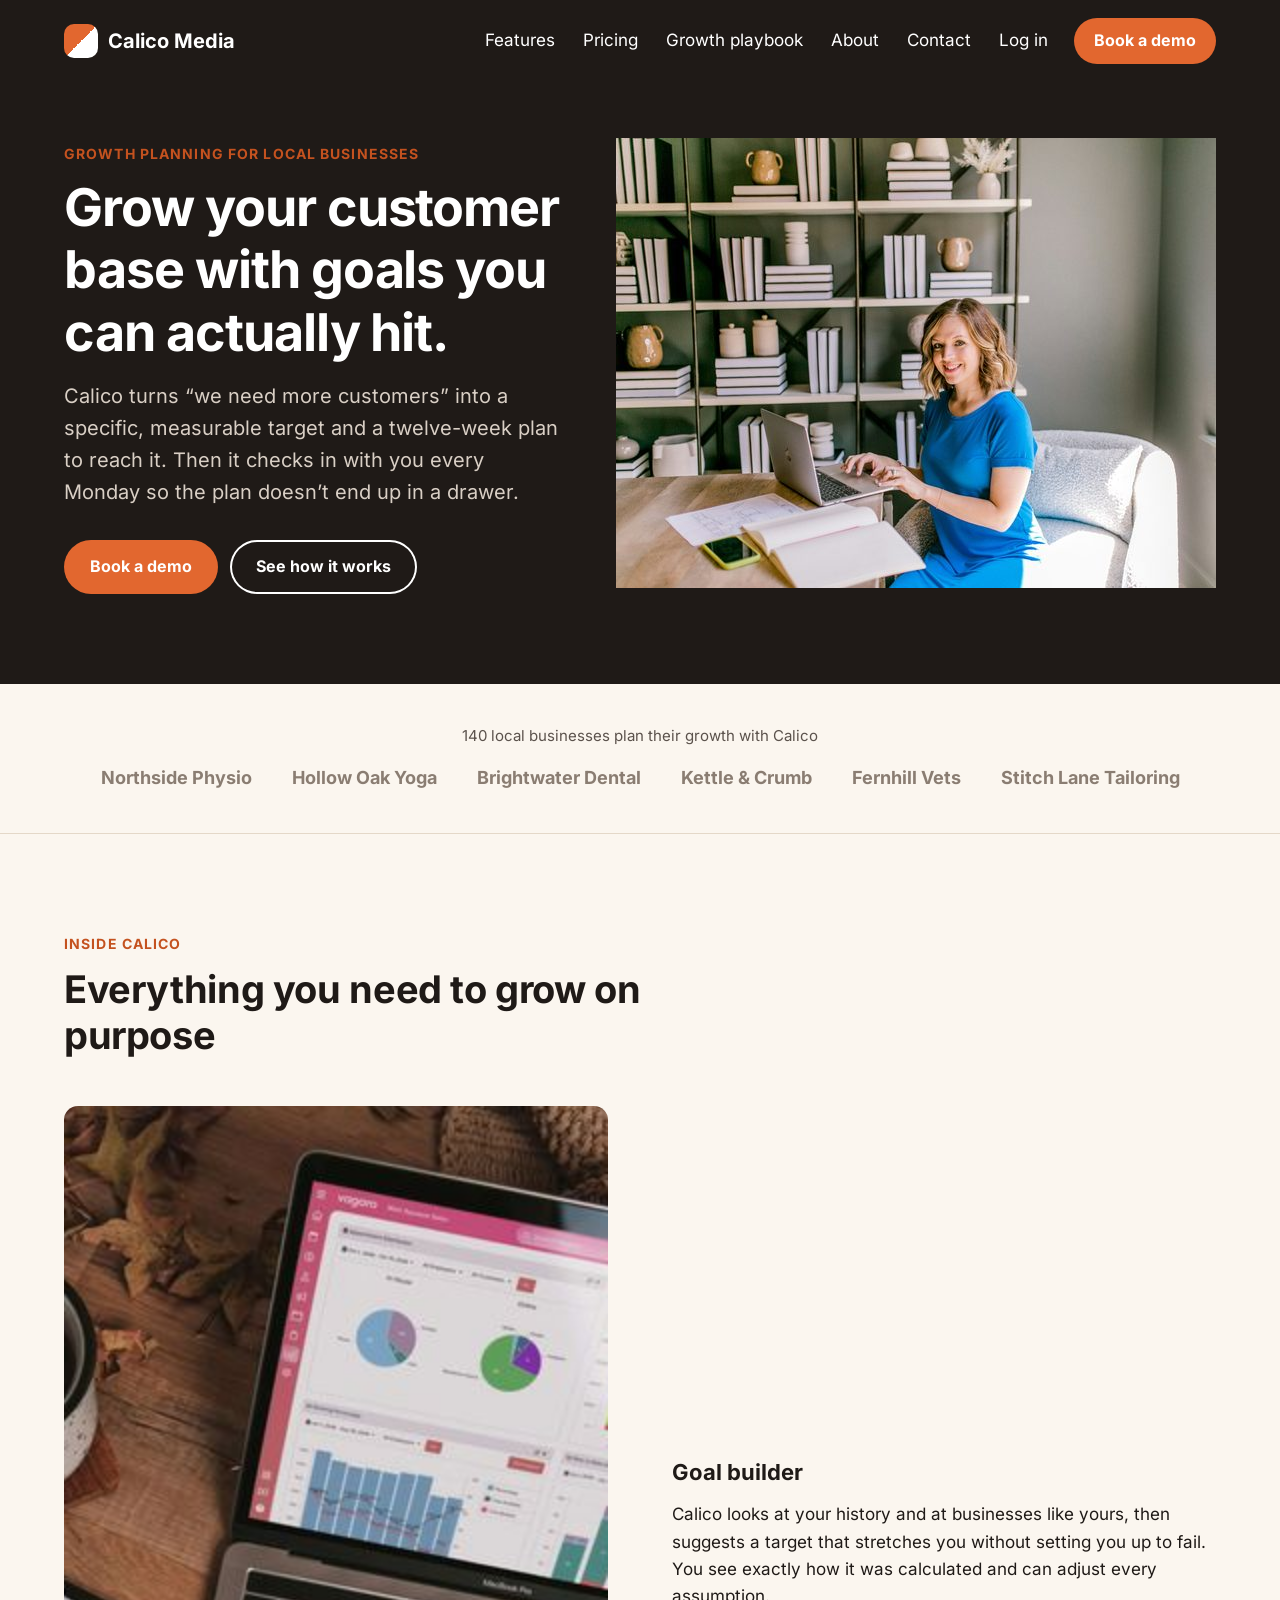
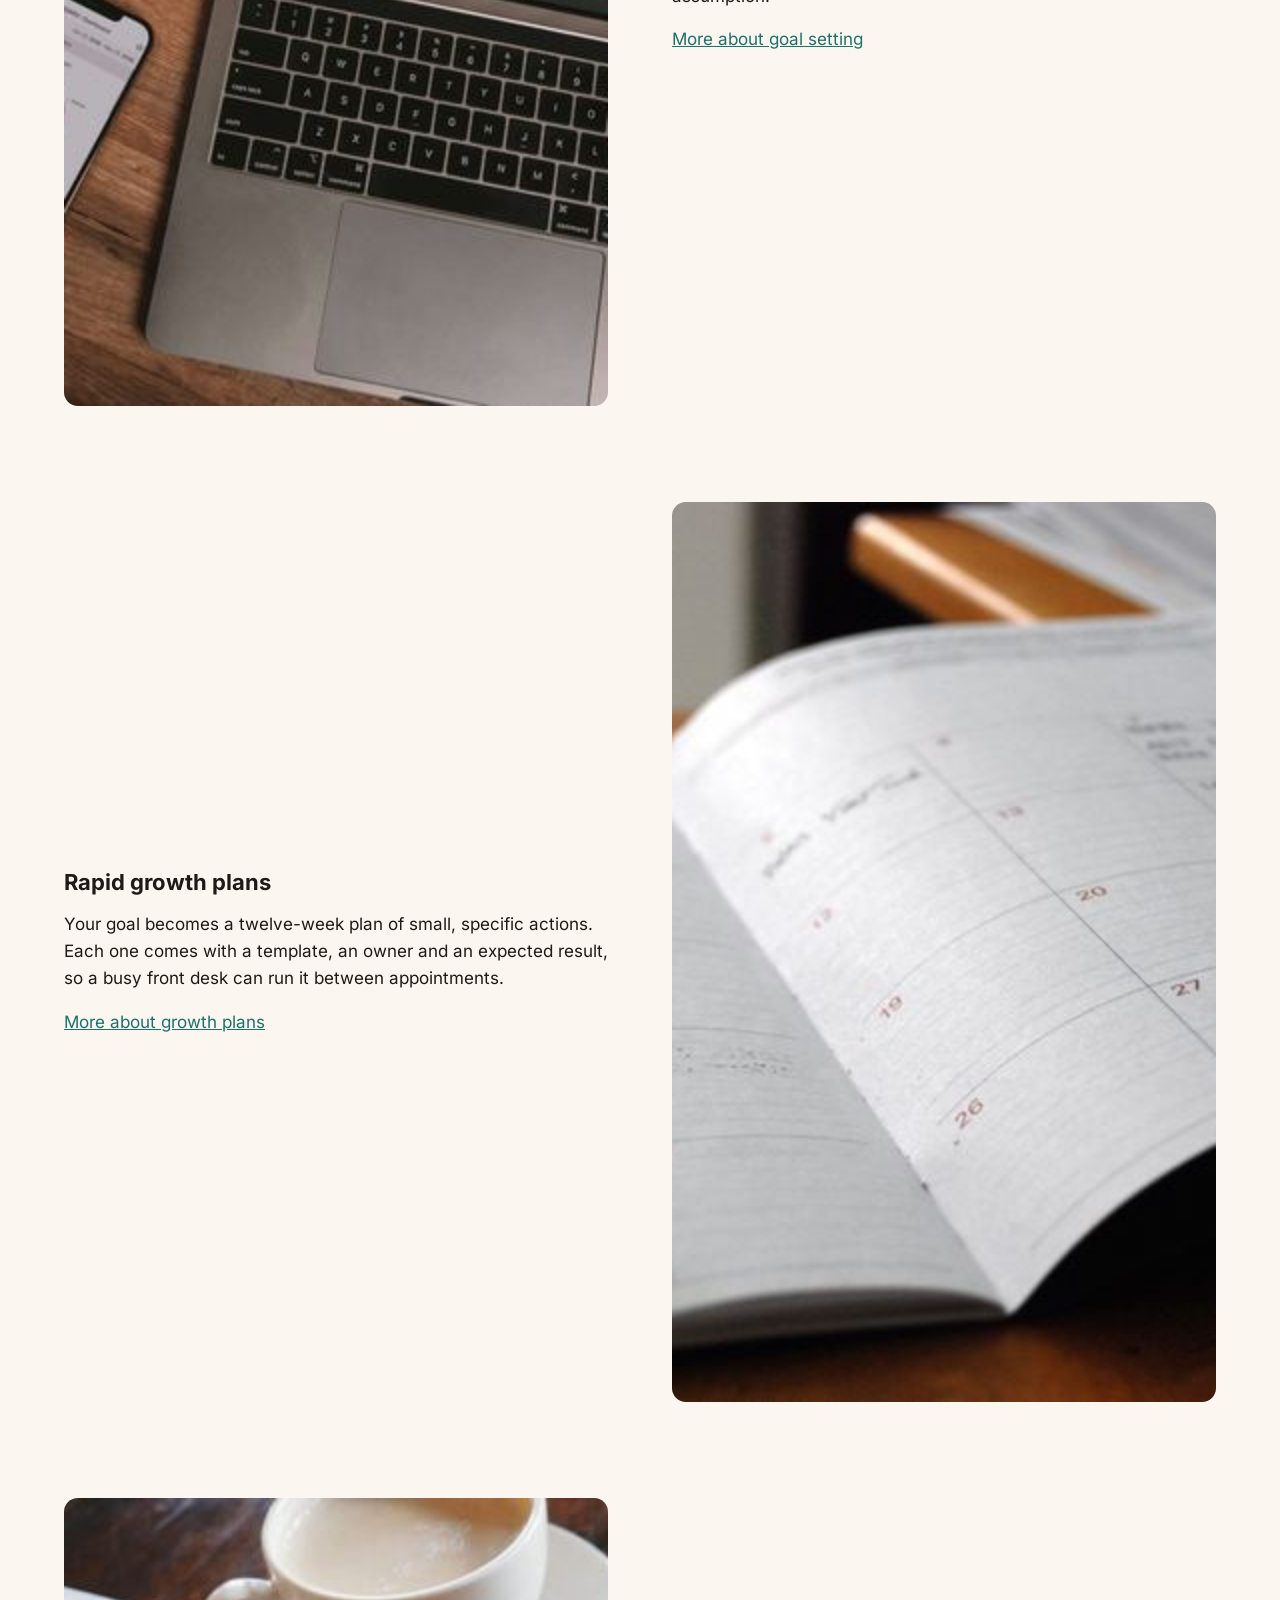
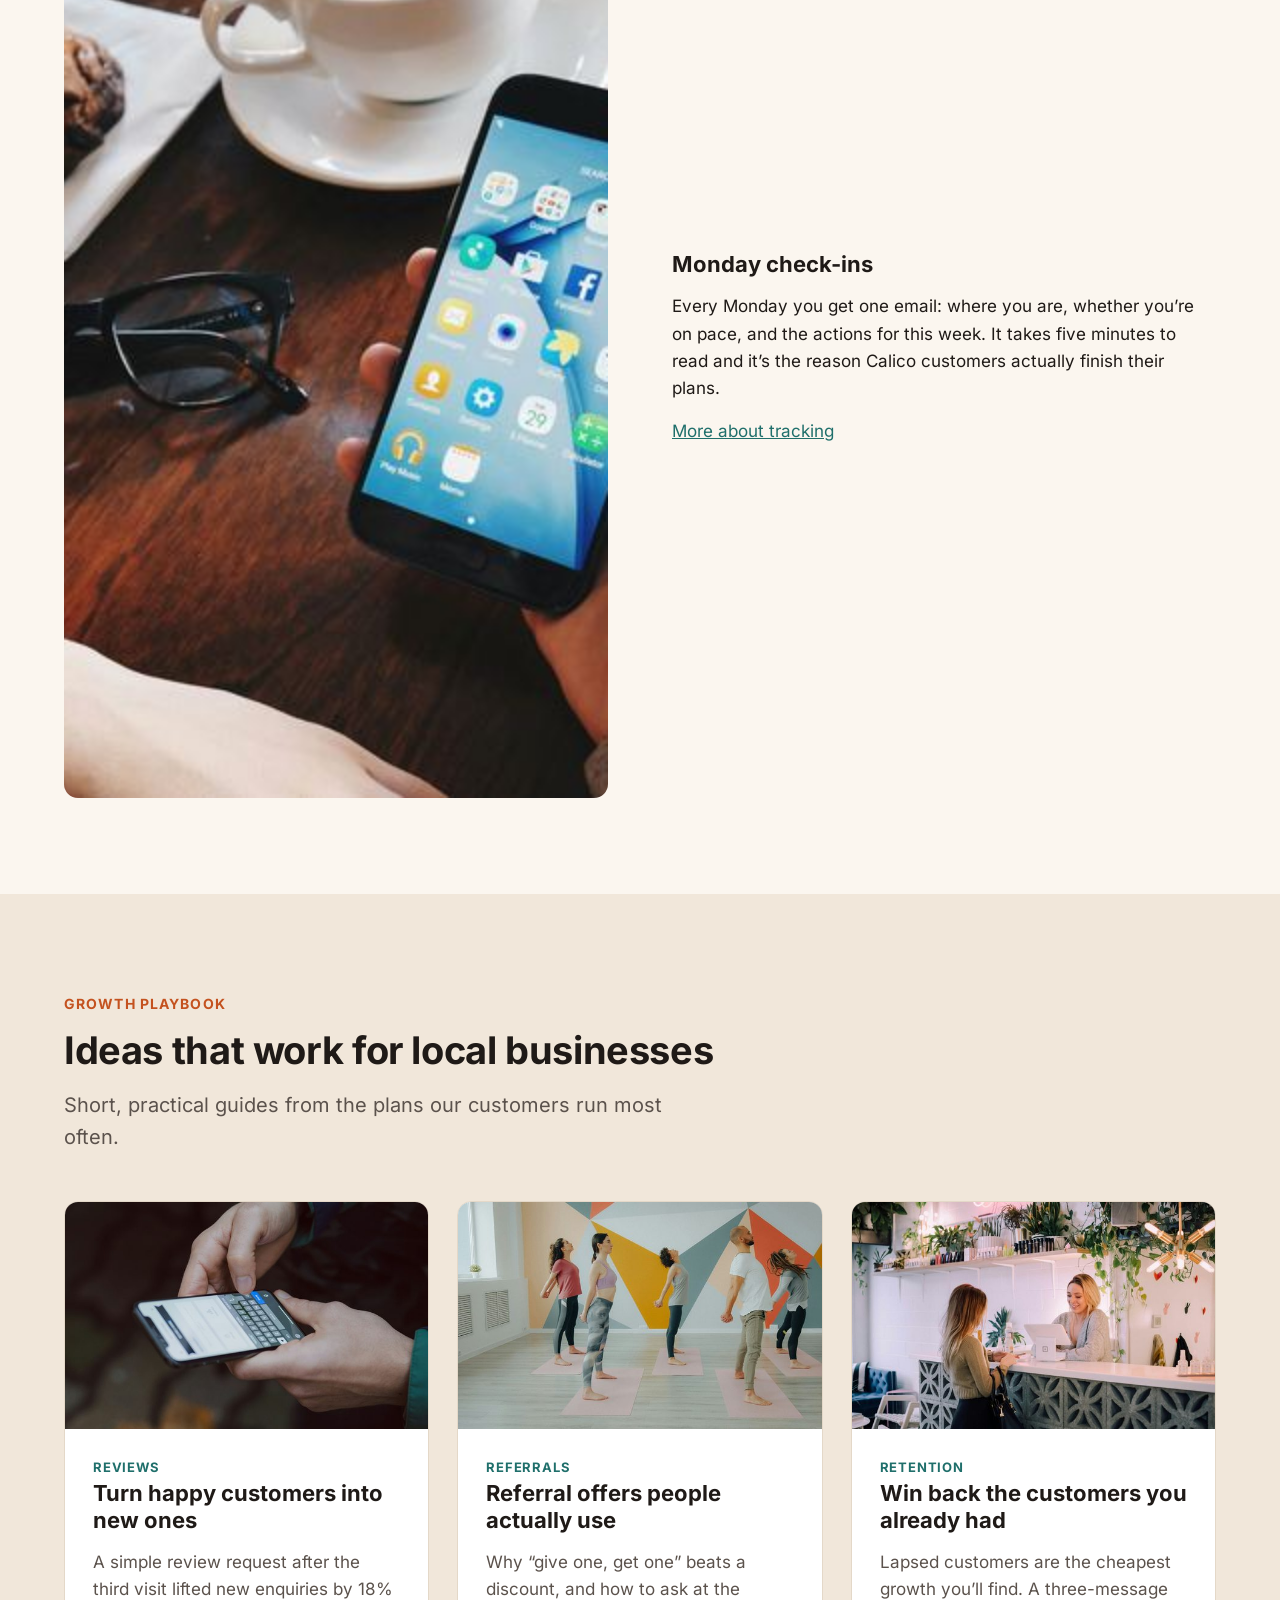
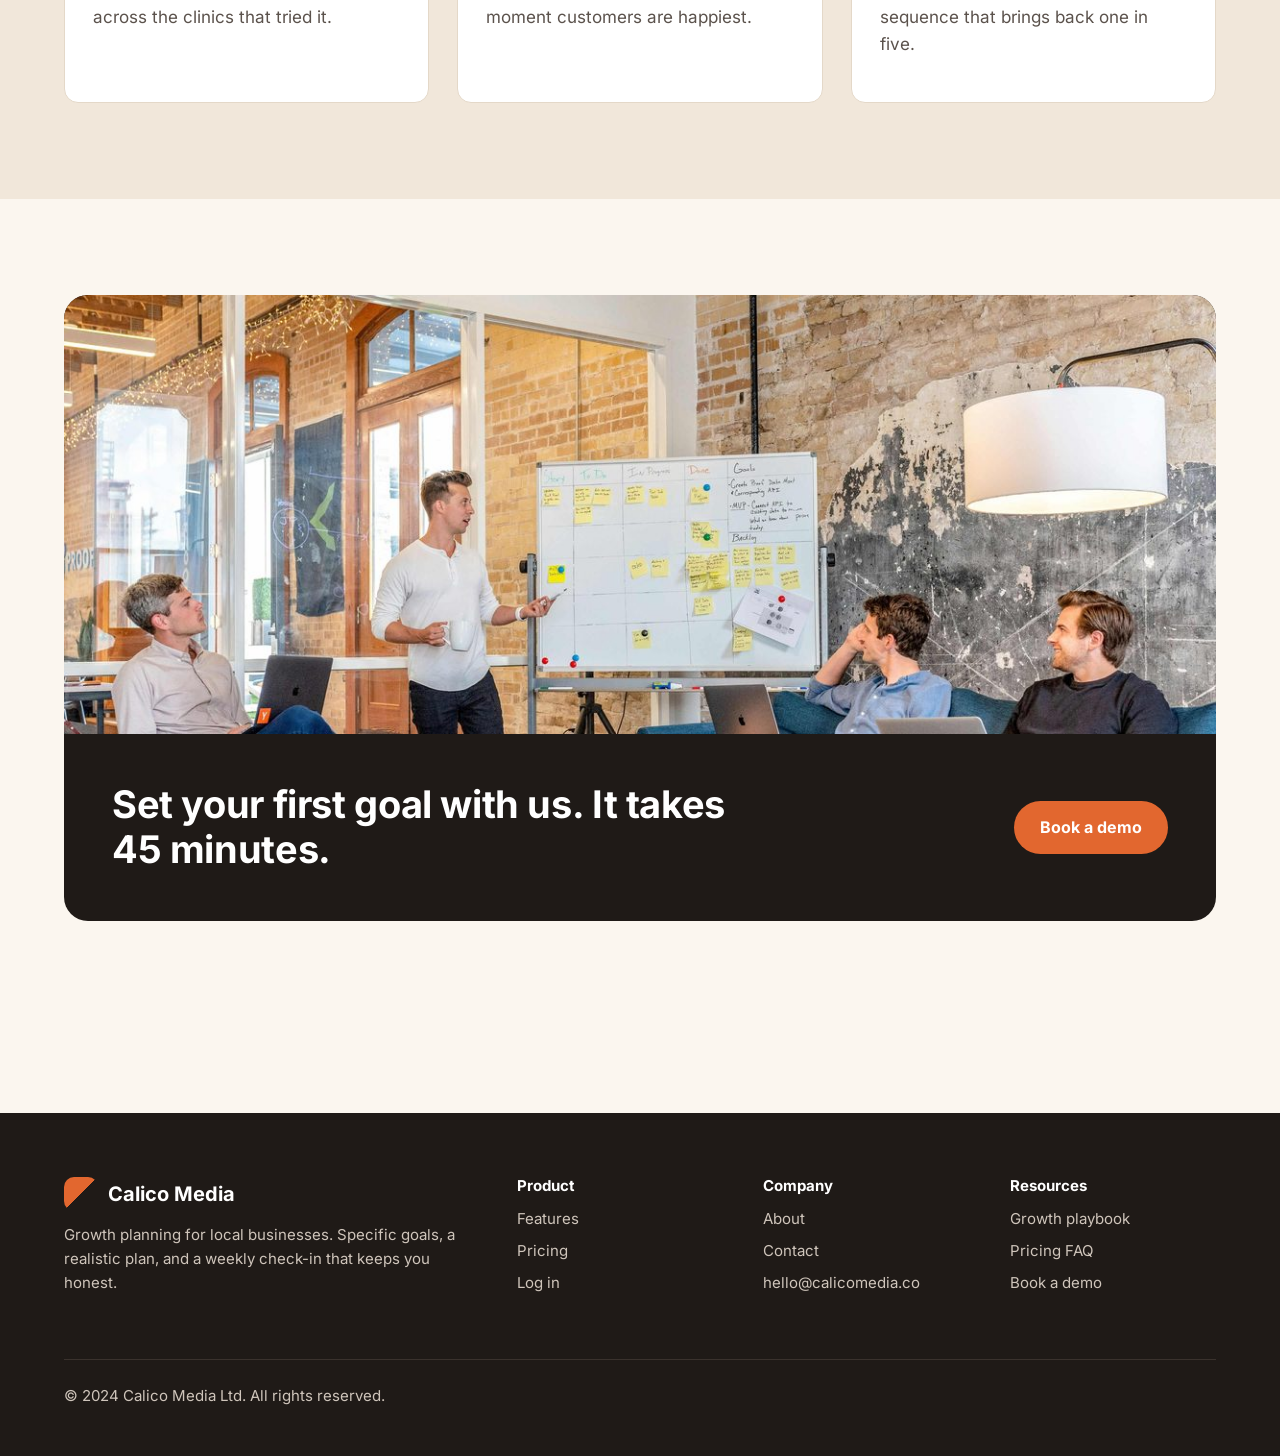
==== commit 7229573c: "font fixes, restore jpg file for broken img link, added lazy loading, add class to hero img" ====
--- a/public/index.html
+++ b/public/index.html
@@ -1,4 +1,4 @@
-<!-- <!DOCTYPE html> -->
+<!DOCTYPE html>
 <html lang="en">
 <head>
   <meta charset="utf-8">
@@ -134,7 +134,7 @@
             <img src="images/playbook-reviews-desktop.jpg"
                  srcset="images/playbook-reviews-mobile.jpg 600w, images/playbook-reviews-desktop.jpg 1200w"
                  sizes="(max-width: 768px) calc(100vw - 48px), (max-width: 1248px) calc((100vw - 104px) / 3), 381px"
-                 alt="A customer typing a review on their phone">
+                 alt="A customer typing a review on their phone" loading="lazy" >
             <div class="card-body">
               <span class="card-tag">Reviews</span>
               <h3>Turn happy customers into new ones</h3>
--- a/public/css/styles.css
+++ b/public/css/styles.css
@@ -24,7 +24,7 @@
 
 @font-face {
   font-family: 'Inter';
-  src: url('../fonts/Inter-Italic-VariableFont_opsz\,wght.ttf') format('woff2');
+  src: url('../fonts/inter-v20-latin-regular.woff2') format('woff2');
   font-weight: 400;
   font-style: normal;
   font-display: swap;
@@ -32,7 +32,7 @@
 
 @font-face {
   font-family: 'Inter';
-  src: url('../fonts/Inter-VariableFont_opsz\,wght.ttf') format('woff2');
+  src: url('../fonts/inter-v20-latin-700.woff2') format('woff2');
   font-weight: 700;
   font-style: normal;
   font-display: swap;
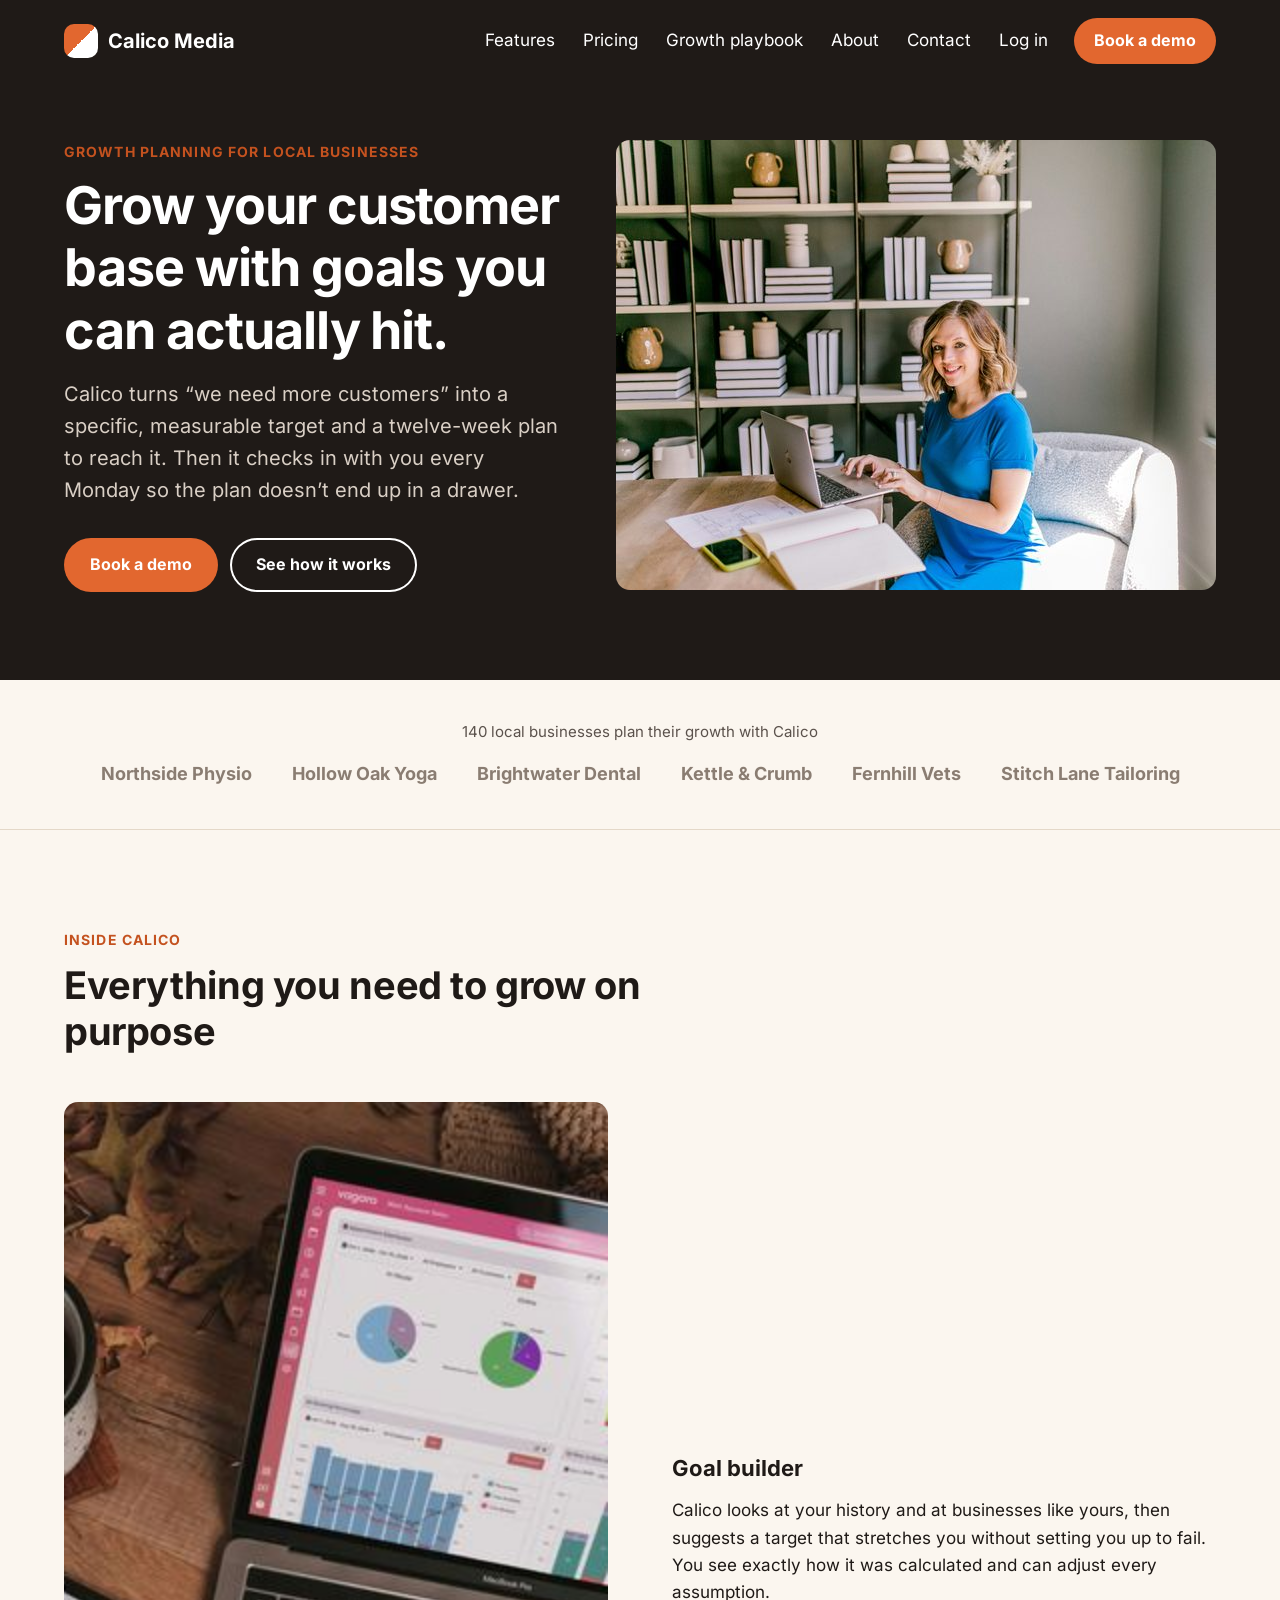
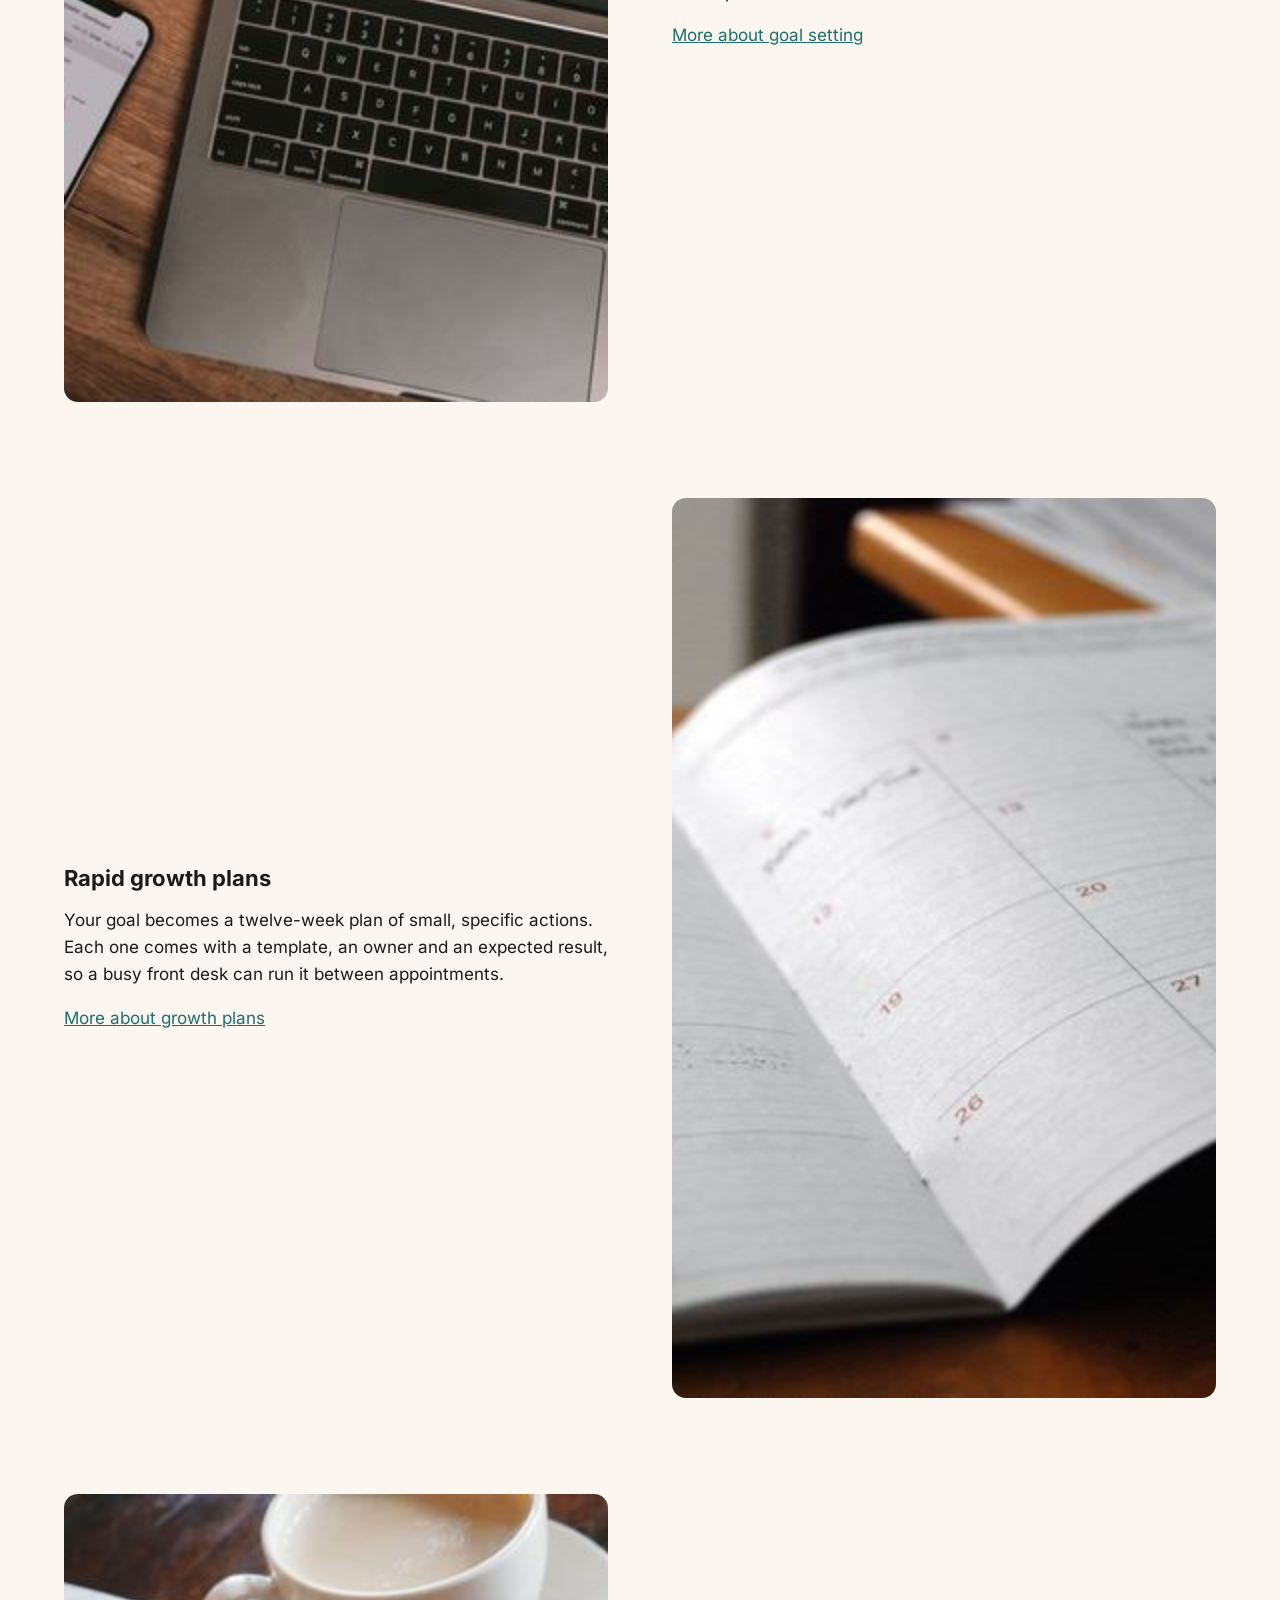
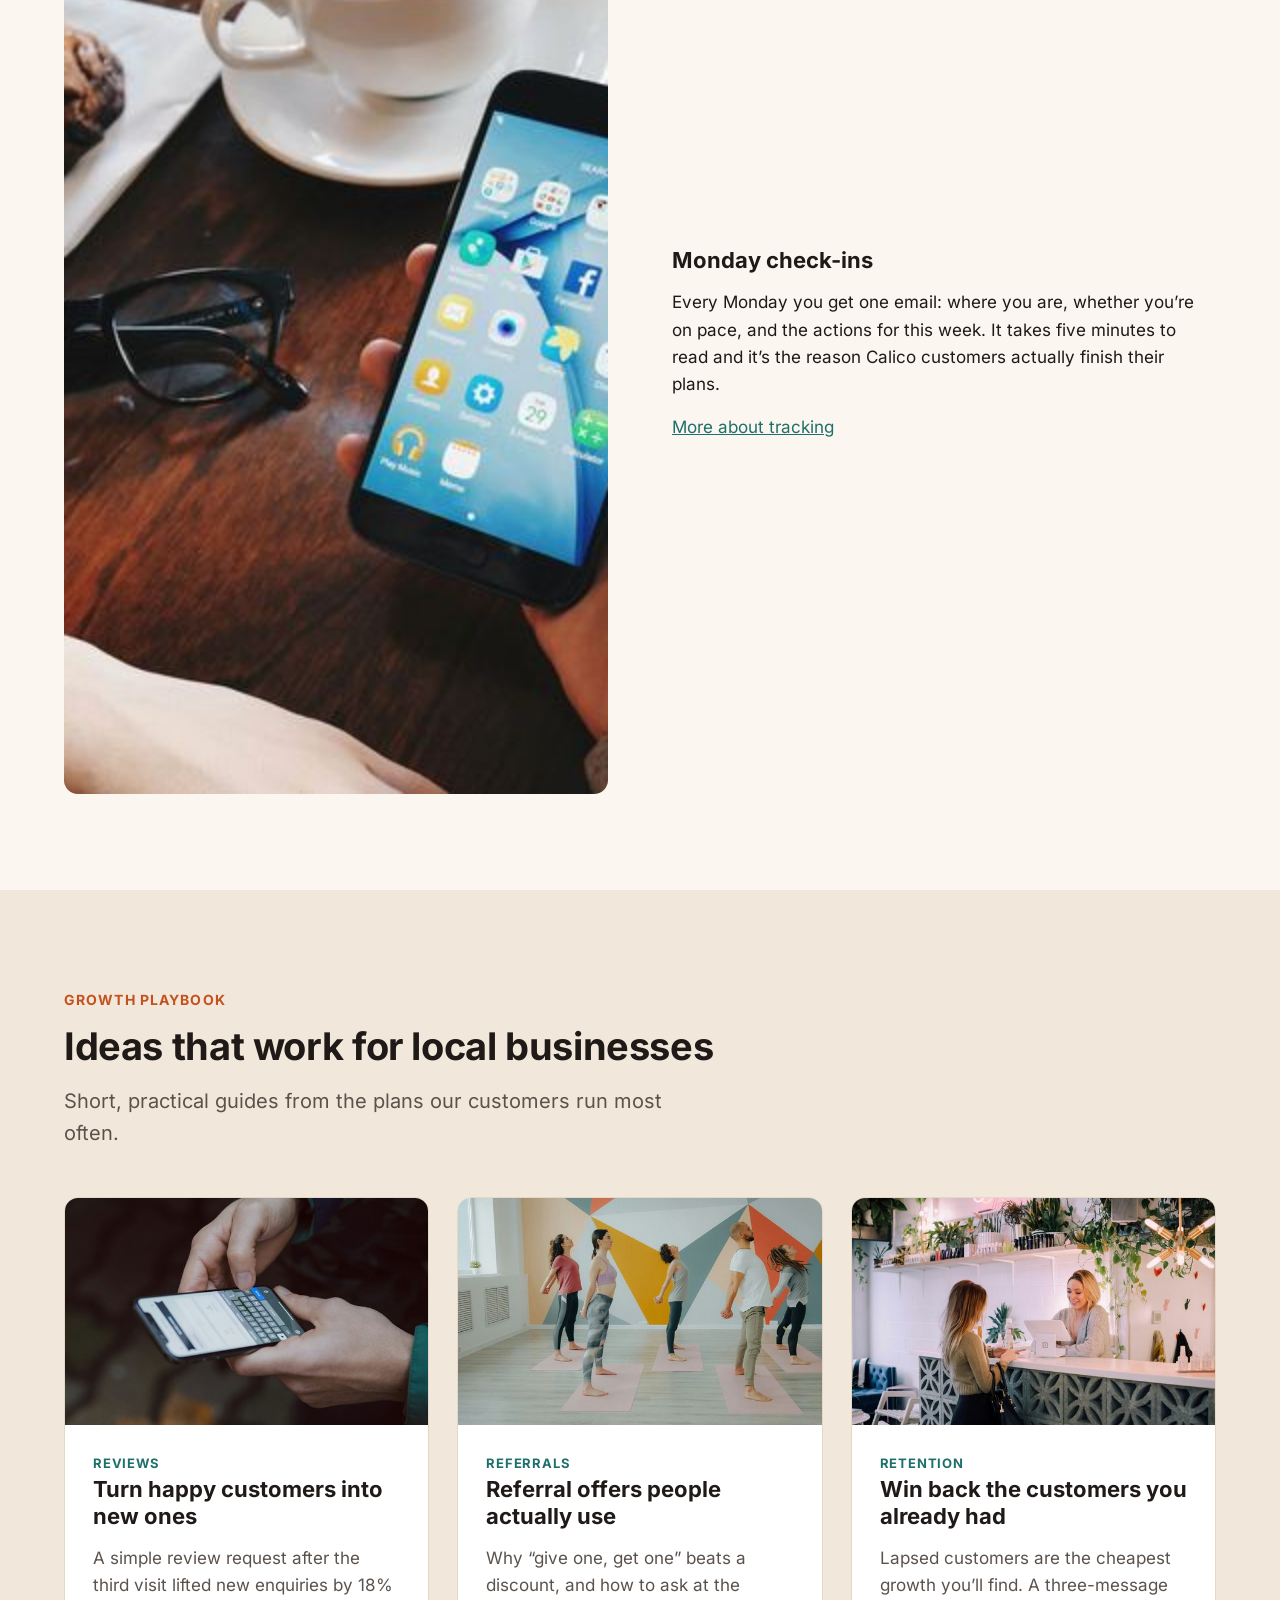
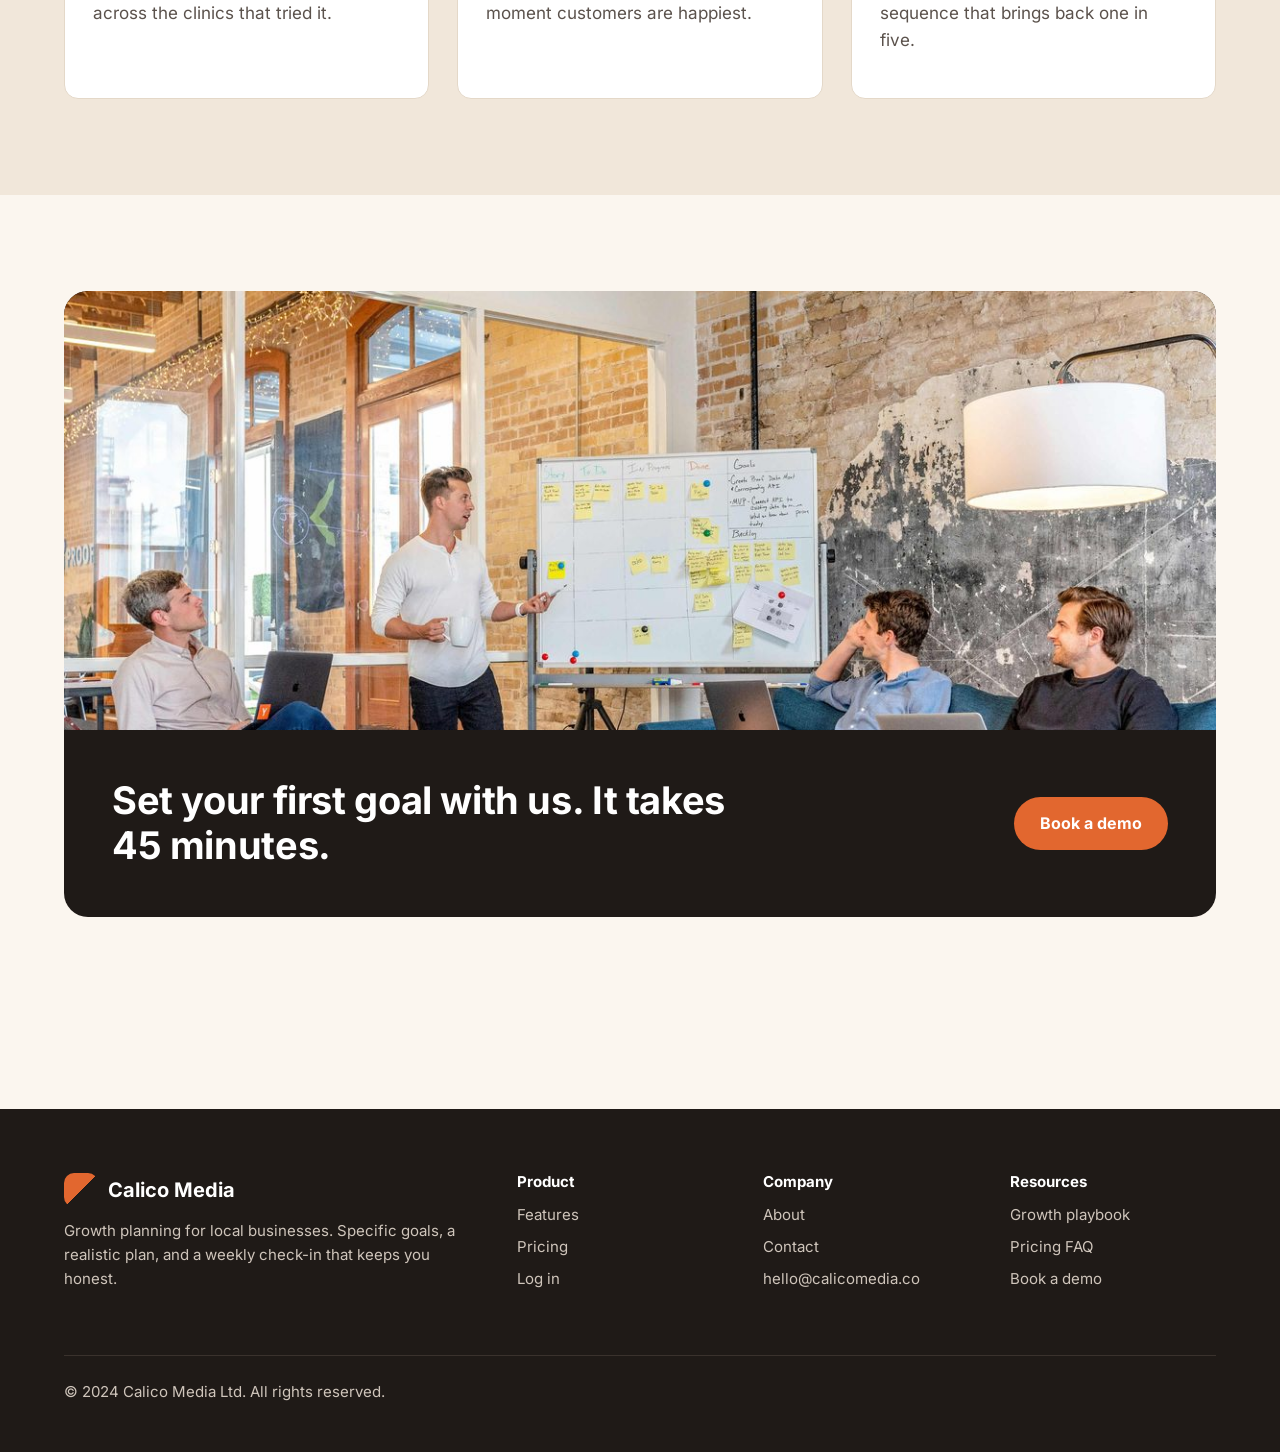
==== commit 8aaa6759: "add lazy loading in img srcsets, remove unused font rule" ====
--- a/public/index.html
+++ b/public/index.html
@@ -39,9 +39,9 @@
         </div>
         <div class="hero-media">
           <img
+              class="hero-image" 
               src="images/hero-weekly-plan-desktop.jpg"
               srcset="images/hero-weekly-plan-mobile.jpg 600w,
-                      images/hero-weekly-plan-800.jpg 800w,
                       images/hero-weekly-plan-desktop.jpg 1200w"
               sizes="(max-width: 768px) calc(100vw - 48px), 600px"
               alt="A business owner at her desk with a laptop and an open planner">
@@ -145,7 +145,7 @@
             <img src="images/playbook-referrals-desktop.jpg"
                  srcset="images/playbook-referrals-mobile.jpg 600w, images/playbook-referrals-desktop.jpg 1200w"
                  sizes="(max-width: 768px) calc(100vw - 48px), (max-width: 1248px) calc((100vw - 104px) / 3), 381px"
-                 alt="A group class stretching together in a yoga studio">
+                 alt="A group class stretching together in a yoga studio" loading="lazy">
             <div class="card-body">
               <span class="card-tag">Referrals</span>
               <h3>Referral offers people actually use</h3>
@@ -156,7 +156,7 @@
             <img src="images/playbook-rebooking-desktop.jpg"
                  srcset="images/playbook-rebooking-mobile.jpg 600w, images/playbook-rebooking-desktop.jpg 1200w"
                  sizes="(max-width: 768px) calc(100vw - 48px), (max-width: 1248px) calc((100vw - 104px) / 3), 381px"
-                 alt="A customer at the front desk booking her next visit">
+                 alt="A customer at the front desk booking her next visit" loading="lazy">
             <div class="card-body">
               <span class="card-tag">Retention</span>
               <h3>Win back the customers you already had</h3>
@@ -173,7 +173,7 @@
           <img src="images/team-workshop-desktop.jpg"
                srcset="images/team-workshop-mobile.jpg 600w, images/team-workshop-desktop.jpg 1200w"
                sizes="(max-width: 768px) calc(100vw - 48px), 1152px"
-               alt="The Calico Media team planning around a whiteboard">
+               alt="The Calico Media team planning around a whiteboard" loading="lazy">
           <div class="cta-body">
             <h2>Set your first goal with us. It takes 45 minutes.</h2>
             <a class="btn" href="contact.html">Book a demo</a>
--- a/public/css/styles.css
+++ b/public/css/styles.css
@@ -13,15 +13,7 @@
   --radius: 14px;
 }
 
-@font-face {
-  font-family: 'Inter';
-  src: url('../fonts/UcC73FwrK3iLTeHuS_nVMrMxCp50SjIa2JL7SUc.woff2') format('woff2'),
-       url('../fonts/UcC73FwrK3iLTeHuS_nVMrMxCp50SjIa1ZL7.woff2') format('woff');
-   font-weight: 400;
-  font-style: normal;
-  font-display: swap; 
-}
-
+ 
 @font-face {
   font-family: 'Inter';
   src: url('../fonts/inter-v20-latin-regular.woff2') format('woff2');
